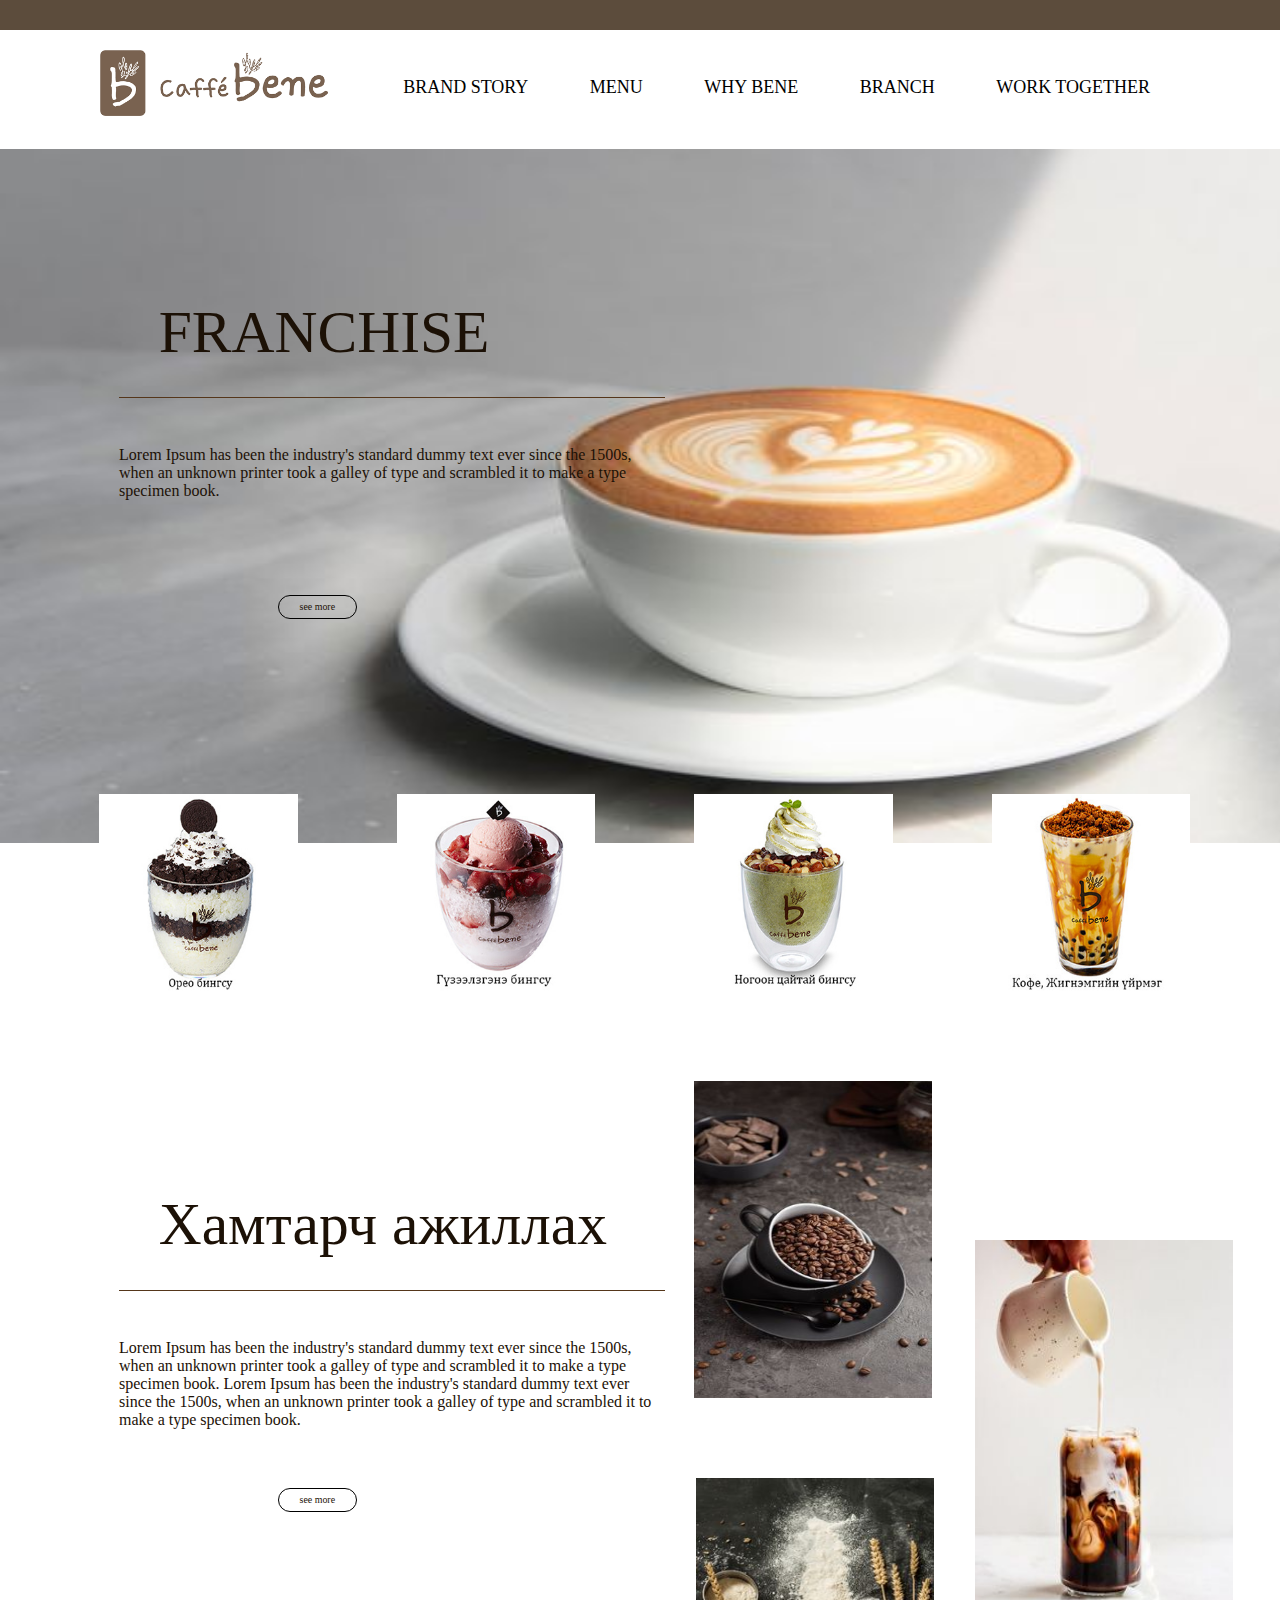
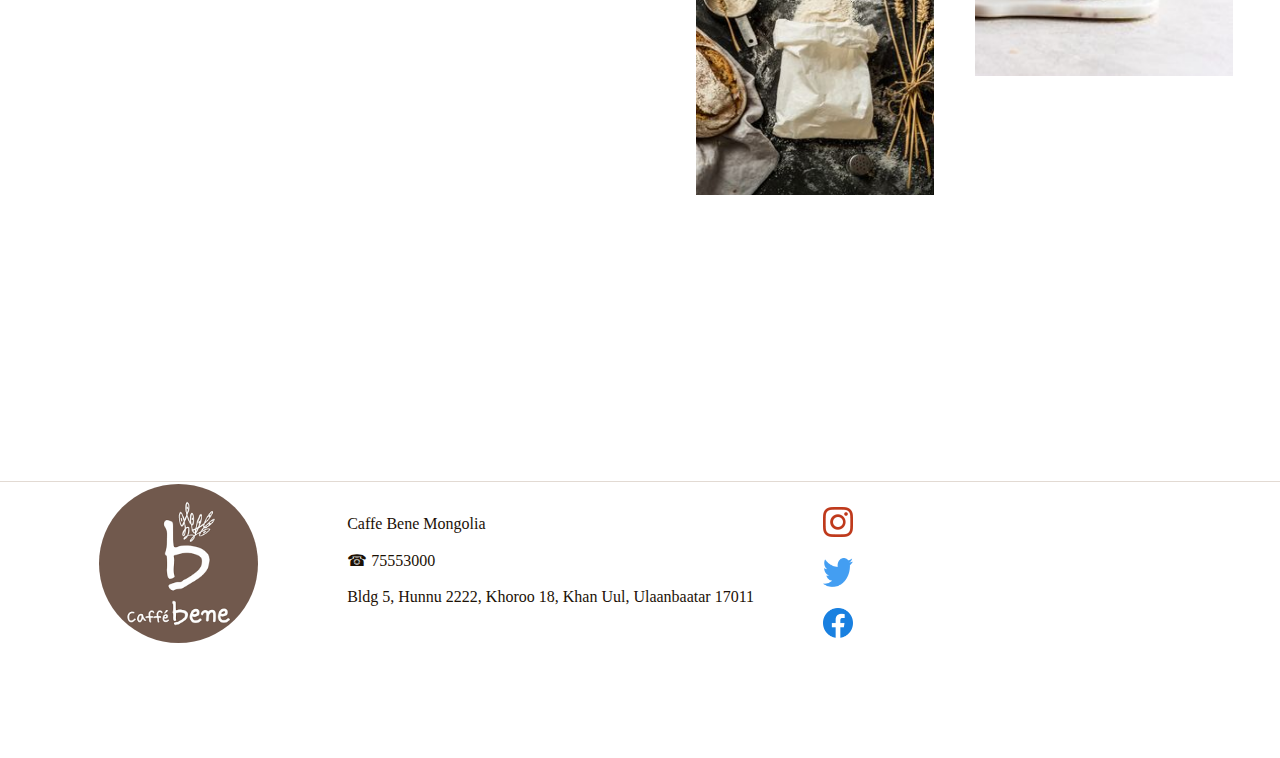
==== index.html @ 46c74c26 "test" ====
<!DOCTYPE html>
<!--[if lt IE 7]>      <html class="no-js lt-ie9 lt-ie8 lt-ie7"> <![endif]-->
<!--[if IE 7]>         <html class="no-js lt-ie9 lt-ie8"> <![endif]-->
<!--[if IE 8]>         <html class="no-js lt-ie9"> <![endif]-->
<!--[if gt IE 8]>      <html class="no-js"> <!--<![endif]-->
<html>
    <head>
        <meta charset="utf-8">
        <meta http-equiv="X-UA-Compatible" content="IE=edge">
        <title>Caffebene</title>
        <meta name="description" content="">
        <meta name="viewport" content="width=device-width, initial-scale=1">
        
    <!--style-->
    <link rel="stylesheet" href="style/index/index.css">
    <link rel="stylesheet" href="style/HF style/navbar.css">
    <link rel="stylesheet" href="style/HF style/footer.css">

    <!--mobile style-->
    <link rel="stylesheet" href="style/index/index.css">
    <link rel="stylesheet" href="style/HF style/navbar.mobile.css">
    <link rel="stylesheet" href="style/HF style/footer.mobile.css">
    
    <!--javascript-->
   <script src="js/index/index.js"></script>
   <script src="js/navbar.js"></script>
   <script src="js/footer.js"></script>
    </head>
    <body></body>
     <!-- header Section -->
     <header id="Header">
        <!-- navigation bar -->
        <nav>
            <img src="img/logo.png"/>
                <ul>
                  <li><a href="#">Brand Story</a></li>
                  <li><a href="Menu.html">Menu</a></li>
                  <li><a href="#">Why Bene</a></li>
                  <li><a href="#">Branch</a></li>
                  <li class="franchise"><a href="franchise.html">Work Together</a></li>
                </ul>
        </nav>
    </header>
  
    <!--main setcion-->
    <main>
        <!-- 1 -->
       <img src="img/image-79.png" class="logo">
        <h1>FRANCHISE</h1>
        <div class="line"></div>
        <p>Lorem Ipsum has been the industry's standard dummy text ever since the 1500s, 
            when an unknown printer took a galley of type and scrambled it to make a type specimen book.</p>
        <div class="button"><a href="franchise.html">see more</a></div>
        <!-- 2 -->
        <section class="first_section">
            <article>
                <img src="img/image-45.png" class="special-1">
            </article>
            <article>
                <img src="img/image-46.png" class="special-2">
            </article>
            <article>
                <img src="img/image-47.png" class="special-3">
            </article>
            <article>
                <img src="img/image-42.png" class="special-4">
            </article>
        </section>
        <!-- 3 -->
        <section class="second_section">
            <h2>Хамтарч ажиллах</h2>
            <div class="line"></div>
            <p>Lorem Ipsum has been the industry's standard dummy text ever since the 1500s, 
                when an unknown printer took a galley of type and scrambled it to make a type specimen book.
                Lorem Ipsum has been the industry's standard dummy text ever since the 1500s, 
                when an unknown printer took a galley of type and scrambled it to make a type specimen book.</p>
            <div class="button"><a href="franchise.html">see more</a></div>
            <img src="img/image-70.png" class="hamtrah-1">
            <img src="img/image-71.png" class="hamtrah-2">
            <img src="img/image-69.png" class="hamtrah-3">
        </section>
    </main>
    <!--footer Section-->
    <footer id="Footer">
        <div class="line"></div>
        <img src="img/image-9.png" class="logo-2">
        <p>
            Caffe Bene Mongolia
            <br/>
            <br/>
            ☎  75553000
            <br/>
            <br/>
            Bldg 5, Hunnu 2222, Khoroo 18, Khan Uul, Ulaanbaatar 17011
            </p>
            <ul>
                <li><a href="facebook.com"><img class="IG" src="img/ig.png"/></a></li>
                <li><a href=""><img class="TW" src="img/tw.png"/></a></li>
                <li><a href=""><img class="FB" src="img/fb.png"/></a></li>
            </ul>
            <p><iframe src="https://www.google.com/maps/embed?pb=!1m14!1m12!1m3!1d21393.812376848866!2d106.91095463476562!3d47.91265379999999!2m3!1f0!2f0!3f0!3m2!1i1024!2i768!4f13.1!5e0!3m2!1sen!2smn!4v1699109206260!5m2!1sen!2smn" width="400" height="300" style="border:0;" allowfullscreen="" loading="lazy" referrerpolicy="no-referrer-when-downgrade"></iframe></p>
    </footer>
</body>
</html>
---- style/index/index.css ----
* {
font-size: 62%;
font-family:  Serif, 'Source Sans Pro';
font-weight: 400;
}
.logo{
    width: 144rem;
    height: 70rem;
    position: absolute;
    top: 15rem;
}

h1 {
    position: absolute;
    left: 16rem;
    top: 30rem;
    font-size: 6rem;
    color: #1c1106;
}
h2{
    position: relative;
    left: 16rem;
    top: 30rem;
    font-size: 6rem;
    color: #1c1106;
}
p{
    position: absolute;
    left: 12rem;
    top: 45rem;
    color: #1c1106;
    width: 55rem;
    font-size: medium;
}
.line {
    width: 55rem;
    height: 0.1rem;
    position: absolute;
    left: 12rem;
    top: 40rem;
    background-color: #55361a;
}
 .button {
    position: absolute;
    width: 8rem;
    height: 2.4rem;
    left: 28rem;
    top: 60rem;
    border-radius: 50px;
    border: 1px solid black;
    font-size: medium;
}
 .button a {
    text-decoration: none;
    list-style: none;
    padding-left: 2.1rem;
    color: #1c1106;
}
.button a:hover{
    color: #55361a;
    transition: all 0.4s ease;
}
.first_section {
    position: relative;
    display: flex;
}
.first_section article img {
    width: 20rem;
    height: 20rem;
    position: relative;
    top: 80rem;
}
article .special-1 {
   left: 10rem;
}
article .special-2 {
    left: 20rem;
 }

 article .special-3 {
    left: 30rem;
 }

 article .special-4 {
    left: 40rem;
 }
 
 .second_section{
    top: 90rem;
    position: absolute;
 }
 .second_section .hamtrah-1{
    width: 24rem;
    height: 32rem;
    position: relative;
    left: 70rem;  
 }
 .second_section .hamtrah-2{
    width: 24rem;
    height: 32rem;
    position: relative;
    left: 46rem;
    top: 40rem;    
 }
 .second_section .hamtrah-3{
    width: 26rem;
    height: 44rem;
    position: relative;
    left: 50rem;
    top: 28rem;
 }
---- style/HF style/navbar.css ----
@media only screen and (min-width: 1280px){
  
  *{
    margin: 0;
    padding: 0px;
    box-sizing: border-box;
  }  
nav{
    width: 100%;
    height: 30px;
    line-height: 75px;
    padding: 0px 100px;
    position: absolute;
    background-image: linear-gradient(#5c4c3c, #5c4c3c);
}
nav ul{
    float: right;
    margin-top: 50px;
}
nav li{
    display: inline-block;
    list-style: none;
}
nav li a{
    font-size: 18px;
    text-transform: uppercase;
    padding: 8px 30px;
    color: black;
    text-decoration: none;
}
nav li a:hover{
    color: #1c1106;
    transition: all 0.4s ease;
}
nav img {
    width: 23rem;
    margin-top: 50px;
}
}
---- style/HF style/footer.css ----
@media only screen and (min-width: 1280px){
    
footer .line {
    width: 300rem;
    height: 0.3px;
    position: relative;
    background-color: #e2dad3;
    top: 189.7rem;
    left: -25rem;
}
 footer .logo-2 {
    position: relative;
    top: 190rem;
    left: 10rem;
    width: 16rem;
    height: 16rem;
    border-radius: 10rem;
 }
 footer p {
    position: relative;
    top: 177rem;
    left: 35rem;
 }
 footer iframe{
    position: absolute;
    left: 58rem;
    width: 32rem;
    height: 16rem;
    border-radius: 1rem;
    top: -27.9rem;
 }
 footer ul{
    position: relative;
    top: 166rem;
    left: 82rem;
} 
footer li{
    list-style: none;
}
footer ul li a img{
    width: 5rem;
    height: 5rem;
    padding: 1rem;
}

}
---- style/index/index.css ----
* {
font-size: 62%;
font-family:  Serif, 'Source Sans Pro';
font-weight: 400;
}
.logo{
    width: 144rem;
    height: 70rem;
    position: absolute;
    top: 15rem;
}

h1 {
    position: absolute;
    left: 16rem;
    top: 30rem;
    font-size: 6rem;
    color: #1c1106;
}
h2{
    position: relative;
    left: 16rem;
    top: 30rem;
    font-size: 6rem;
    color: #1c1106;
}
p{
    position: absolute;
    left: 12rem;
    top: 45rem;
    color: #1c1106;
    width: 55rem;
    font-size: medium;
}
.line {
    width: 55rem;
    height: 0.1rem;
    position: absolute;
    left: 12rem;
    top: 40rem;
    background-color: #55361a;
}
 .button {
    position: absolute;
    width: 8rem;
    height: 2.4rem;
    left: 28rem;
    top: 60rem;
    border-radius: 50px;
    border: 1px solid black;
    font-size: medium;
}
 .button a {
    text-decoration: none;
    list-style: none;
    padding-left: 2.1rem;
    color: #1c1106;
}
.button a:hover{
    color: #55361a;
    transition: all 0.4s ease;
}
.first_section {
    position: relative;
    display: flex;
}
.first_section article img {
    width: 20rem;
    height: 20rem;
    position: relative;
    top: 80rem;
}
article .special-1 {
   left: 10rem;
}
article .special-2 {
    left: 20rem;
 }

 article .special-3 {
    left: 30rem;
 }

 article .special-4 {
    left: 40rem;
 }
 
 .second_section{
    top: 90rem;
    position: absolute;
 }
 .second_section .hamtrah-1{
    width: 24rem;
    height: 32rem;
    position: relative;
    left: 70rem;  
 }
 .second_section .hamtrah-2{
    width: 24rem;
    height: 32rem;
    position: relative;
    left: 46rem;
    top: 40rem;    
 }
 .second_section .hamtrah-3{
    width: 26rem;
    height: 44rem;
    position: relative;
    left: 50rem;
    top: 28rem;
 }
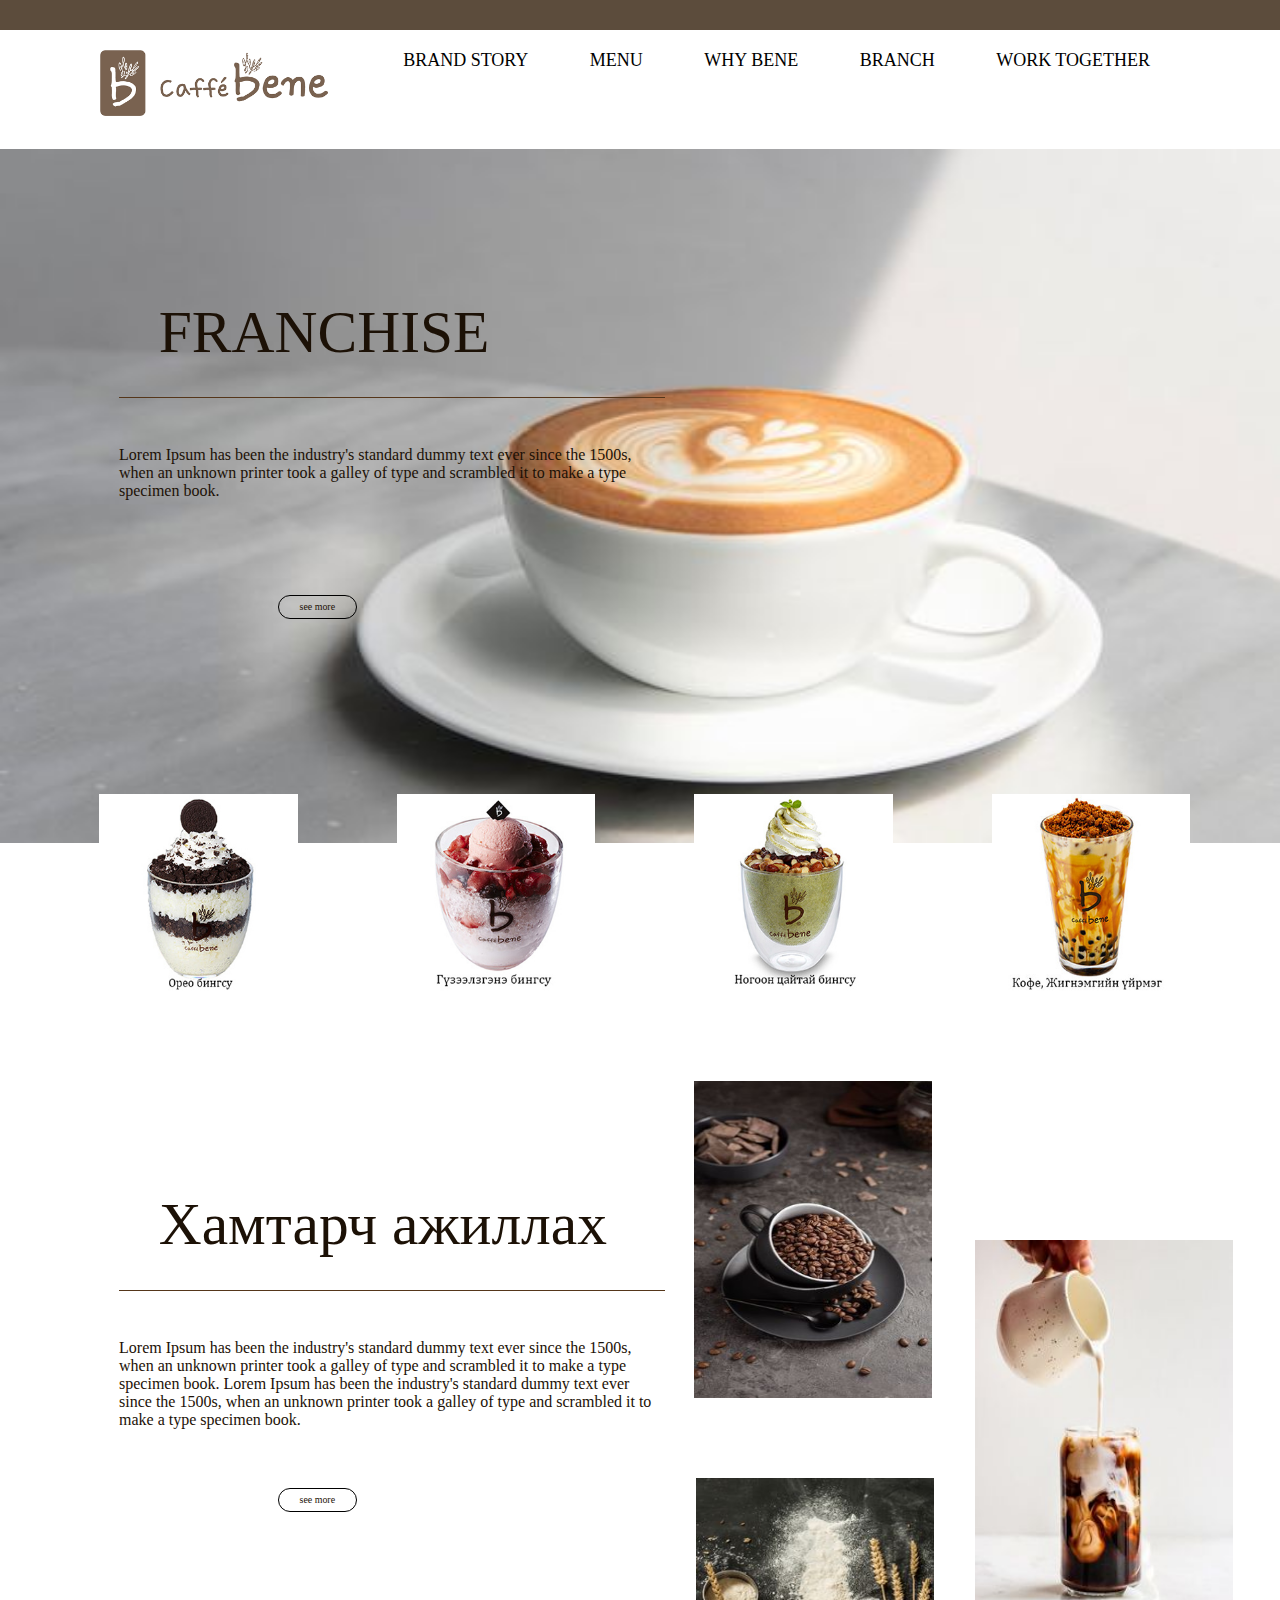
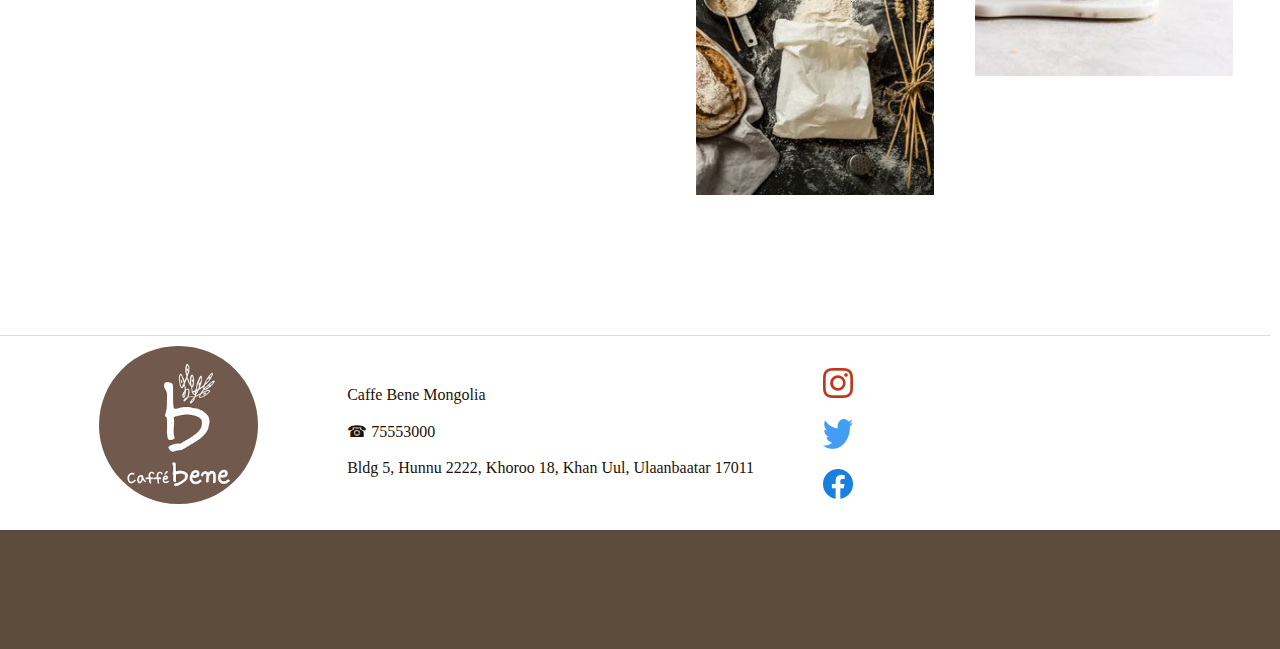
==== commit e4b7fd74: "test" ====
--- a/index.html
+++ b/index.html
@@ -28,8 +28,7 @@
     </head>
     <body></body>
      <!-- header Section -->
-     <header id="Header">
-        <!-- navigation bar -->
+     <header>
         <nav>
             <img src="img/logo.png"/>
                 <ul>
@@ -81,7 +80,7 @@
         </section>
     </main>
     <!--footer Section-->
-    <footer id="Footer">
+    <footer>
         <div class="line"></div>
         <img src="img/image-9.png" class="logo-2">
         <p>
@@ -99,6 +98,7 @@
                 <li><a href=""><img class="FB" src="img/fb.png"/></a></li>
             </ul>
             <p><iframe src="https://www.google.com/maps/embed?pb=!1m14!1m12!1m3!1d21393.812376848866!2d106.91095463476562!3d47.91265379999999!2m3!1f0!2f0!3f0!3m2!1i1024!2i768!4f13.1!5e0!3m2!1sen!2smn!4v1699109206260!5m2!1sen!2smn" width="400" height="300" style="border:0;" allowfullscreen="" loading="lazy" referrerpolicy="no-referrer-when-downgrade"></iframe></p>
-    </footer>
+            <div class="footer_line"></div>
+        </footer>
 </body>
 </html>--- a/style/index/index.css
+++ b/style/index/index.css
@@ -4,7 +4,7 @@
 font-weight: 400;
 }
 .logo{
-    width: 144rem;
+    width: 100%;
     height: 70rem;
     position: absolute;
     top: 15rem;
--- a/style/HF style/navbar.css
+++ b/style/HF style/navbar.css
@@ -8,7 +8,6 @@
 nav{
     width: 100%;
     height: 30px;
-    line-height: 75px;
     padding: 0px 100px;
     position: absolute;
     background-image: linear-gradient(#5c4c3c, #5c4c3c);
--- a/style/HF style/footer.css
+++ b/style/HF style/footer.css
@@ -1,16 +1,16 @@
 @media only screen and (min-width: 1280px){
-    
+
 footer .line {
-    width: 300rem;
+    width: 100%;
     height: 0.3px;
     position: relative;
     background-color: #e2dad3;
-    top: 189.7rem;
-    left: -25rem;
+    top: 175rem;
+    left: -1rem;
 }
  footer .logo-2 {
     position: relative;
-    top: 190rem;
+    top: 176rem;
     left: 10rem;
     width: 16rem;
     height: 16rem;
@@ -18,7 +18,7 @@
  }
  footer p {
     position: relative;
-    top: 177rem;
+    top: 164rem;
     left: 35rem;
  }
  footer iframe{
@@ -31,7 +31,7 @@
  }
  footer ul{
     position: relative;
-    top: 166rem;
+    top: 152rem;
     left: 82rem;
 } 
 footer li{
@@ -42,5 +42,11 @@
     height: 5rem;
     padding: 1rem;
 }
-
+.footer_line {
+    width: 100%;
+    height: 12rem;
+    position: relative;
+    top: 154rem;
+    background-image: linear-gradient(#5c4c3c, #5c4c3c);
 }
+}
--- a/style/index/index.css
+++ b/style/index/index.css
@@ -4,7 +4,7 @@
 font-weight: 400;
 }
 .logo{
-    width: 144rem;
+    width: 100%;
     height: 70rem;
     position: absolute;
     top: 15rem;
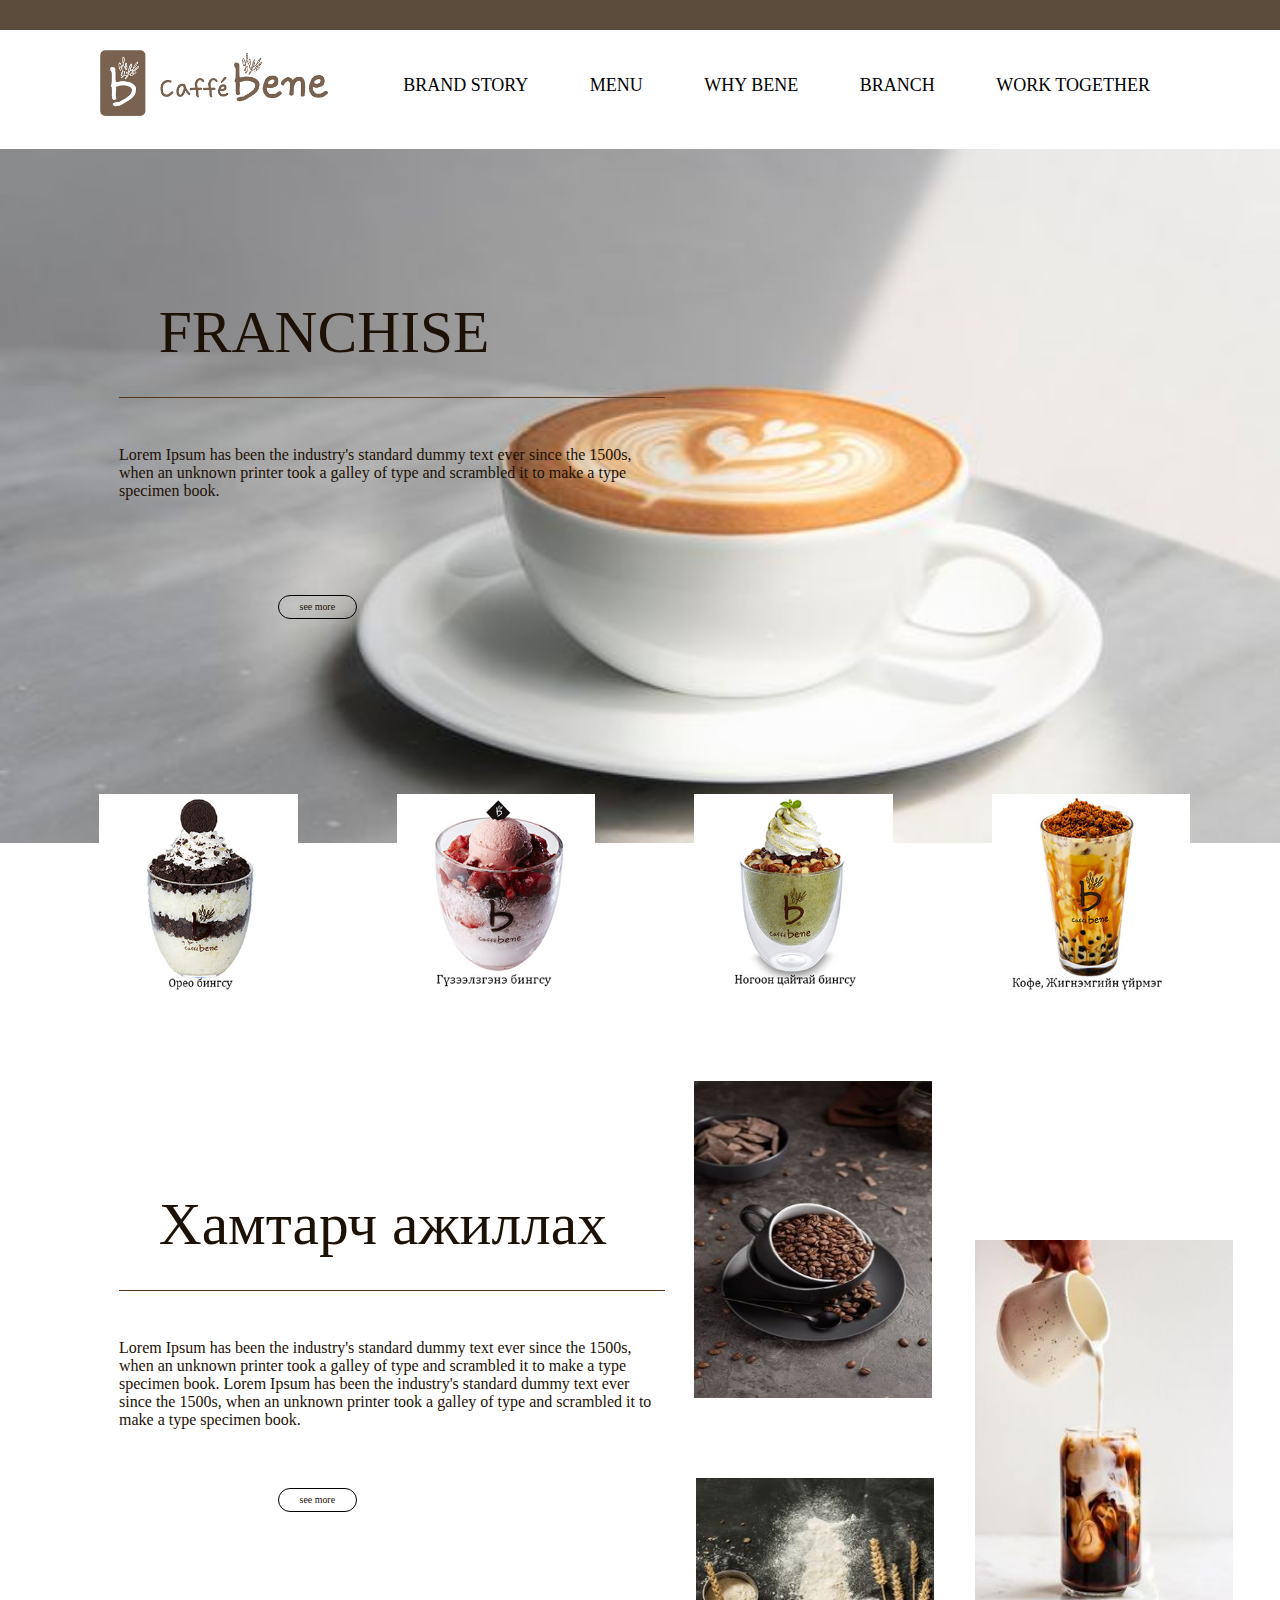
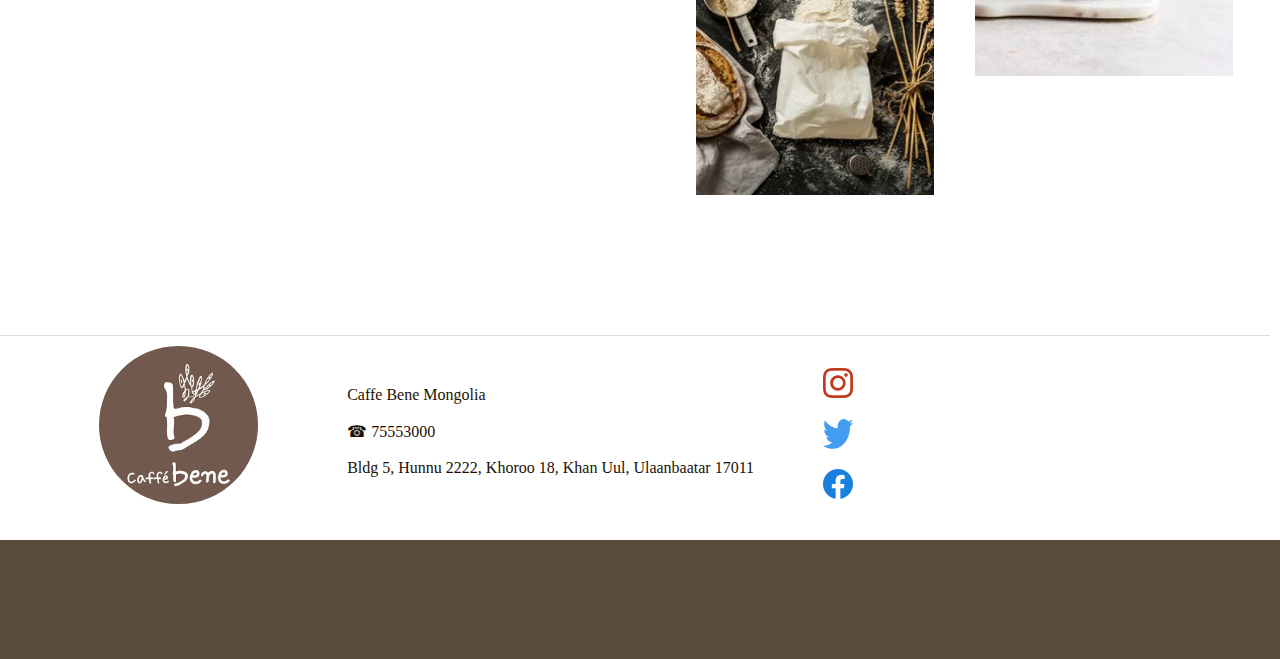
==== commit 340cc96c: "imp" ====
--- a/index.html
+++ b/index.html
@@ -12,9 +12,9 @@
         <meta name="viewport" content="width=device-width, initial-scale=1">
         
     <!--style-->
-    <link rel="stylesheet" href="style/index/index.css">
     <link rel="stylesheet" href="style/HF style/navbar.css">
     <link rel="stylesheet" href="style/HF style/footer.css">
+    <link rel="stylesheet" href="style/index/index.css">
 
     <!--mobile style-->
     <link rel="stylesheet" href="style/index/index.css">
@@ -26,14 +26,14 @@
    <script src="js/navbar.js"></script>
    <script src="js/footer.js"></script>
     </head>
-    <body></body>
+    <body>
      <!-- header Section -->
      <header>
         <nav>
             <img src="img/logo.png"/>
                 <ul>
                   <li><a href="#">Brand Story</a></li>
-                  <li><a href="Menu.html">Menu</a></li>
+                  <li><a href="menu.html">Menu</a></li>
                   <li><a href="#">Why Bene</a></li>
                   <li><a href="#">Branch</a></li>
                   <li class="franchise"><a href="franchise.html">Work Together</a></li>
@@ -49,7 +49,7 @@
         <div class="line"></div>
         <p>Lorem Ipsum has been the industry's standard dummy text ever since the 1500s, 
             when an unknown printer took a galley of type and scrambled it to make a type specimen book.</p>
-        <div class="button"><a href="franchise.html">see more</a></div>
+        <div class="button"><a href="menu.html">see more</a></div>
         <!-- 2 -->
         <section class="first_section">
             <article>
@@ -100,5 +100,5 @@
             <p><iframe src="https://www.google.com/maps/embed?pb=!1m14!1m12!1m3!1d21393.812376848866!2d106.91095463476562!3d47.91265379999999!2m3!1f0!2f0!3f0!3m2!1i1024!2i768!4f13.1!5e0!3m2!1sen!2smn!4v1699109206260!5m2!1sen!2smn" width="400" height="300" style="border:0;" allowfullscreen="" loading="lazy" referrerpolicy="no-referrer-when-downgrade"></iframe></p>
             <div class="footer_line"></div>
         </footer>
-</body>
+    </body>
 </html>--- a/style/HF style/navbar.css
+++ b/style/HF style/navbar.css
@@ -14,7 +14,7 @@
 }
 nav ul{
     float: right;
-    margin-top: 50px;
+    margin-top: 75px;
 }
 nav li{
     display: inline-block;
--- a/style/HF style/footer.css
+++ b/style/HF style/footer.css
@@ -23,11 +23,11 @@
  }
  footer iframe{
     position: absolute;
-    left: 58rem;
-    width: 32rem;
-    height: 16rem;
-    border-radius: 1rem;
-    top: -27.9rem;
+    left: 53rem;
+    width: 42.6rem;
+    height: 21rem;
+    border-radius: 0.2rem;
+    top: -29.7rem;
  }
  footer ul{
     position: relative;
@@ -46,7 +46,7 @@
     width: 100%;
     height: 12rem;
     position: relative;
-    top: 154rem;
+    top: 155rem;
     background-image: linear-gradient(#5c4c3c, #5c4c3c);
 }
 }
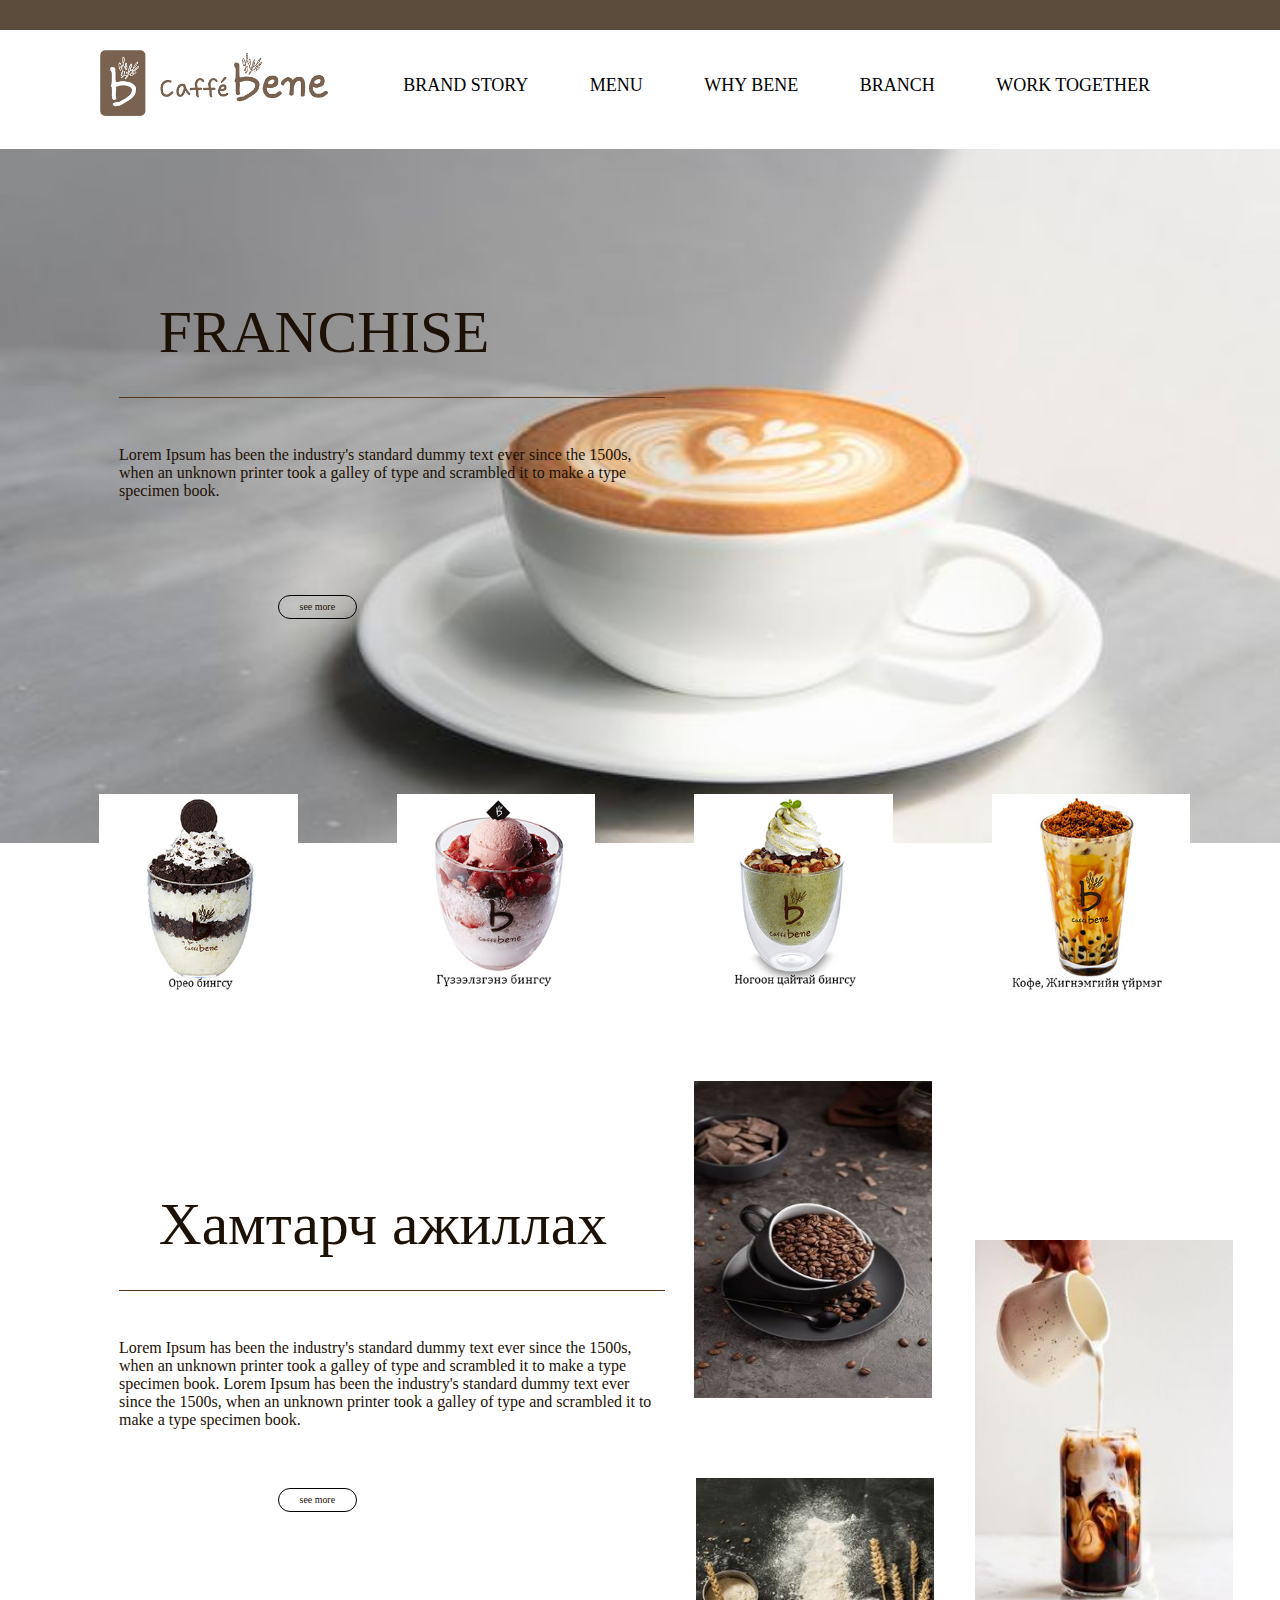
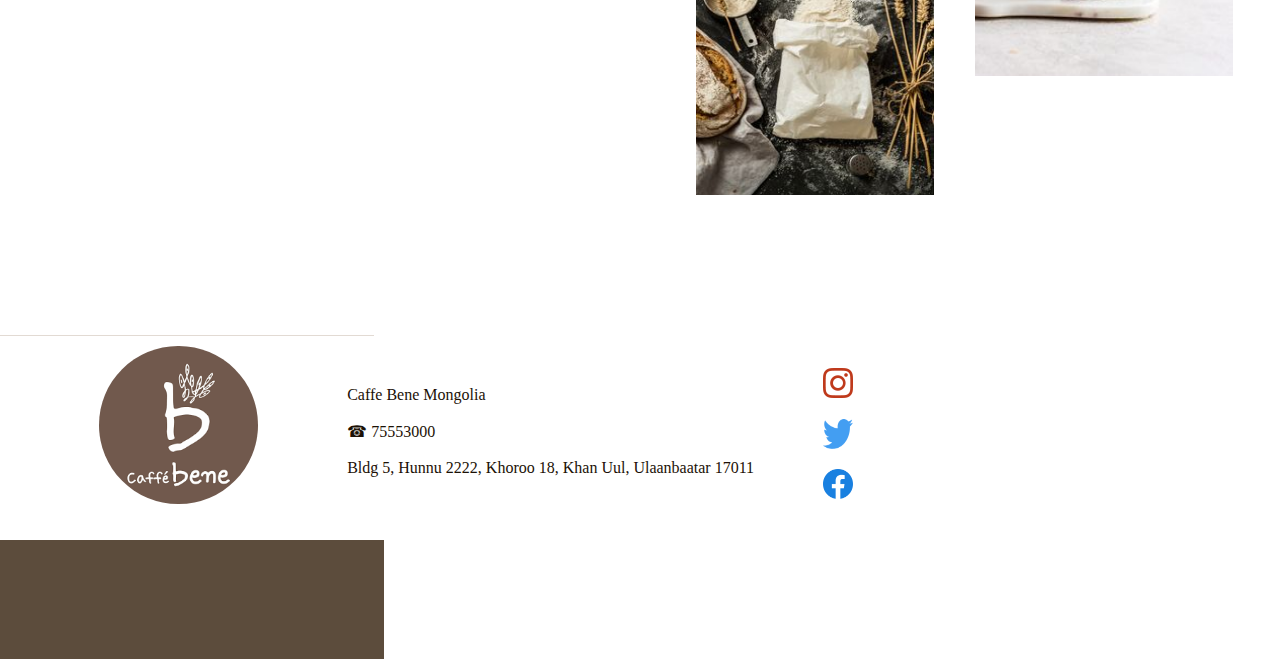
==== commit bffa2a3c: "imp" ====
--- a/index.html
+++ b/index.html
@@ -30,7 +30,7 @@
      <!-- header Section -->
      <header>
         <nav>
-            <img src="img/logo.png"/>
+            <a href="index.html"><img src="img/logo.png"/></a>
                 <ul>
                   <li><a href="#">Brand Story</a></li>
                   <li><a href="menu.html">Menu</a></li>
@@ -41,7 +41,7 @@
         </nav>
     </header>
   
-    <!--main setcion-->
+    <!-- main setcion -->
     <main>
         <!-- 1 -->
        <img src="img/image-79.png" class="logo">
@@ -93,9 +93,9 @@
             Bldg 5, Hunnu 2222, Khoroo 18, Khan Uul, Ulaanbaatar 17011
             </p>
             <ul>
-                <li><a href="facebook.com"><img class="IG" src="img/ig.png"/></a></li>
-                <li><a href=""><img class="TW" src="img/tw.png"/></a></li>
-                <li><a href=""><img class="FB" src="img/fb.png"/></a></li>
+                <li><a href="https://www.instagram.com/caffebenemn/?utm_source=ig_web_button_share_sheet&igshid=OGQ5ZDc2ODk2ZA=="><img class="IG" src="img/ig.png"/></a></li>
+                <li><a href="https://twitter.com/caffebenemn"><img class="TW" src="img/tw.png"/></a></li>
+                <li><a href="https://www.facebook.com/CaffeBeneMN/"><img class="FB" src="img/fb.png"/></a></li>
             </ul>
             <p><iframe src="https://www.google.com/maps/embed?pb=!1m14!1m12!1m3!1d21393.812376848866!2d106.91095463476562!3d47.91265379999999!2m3!1f0!2f0!3f0!3m2!1i1024!2i768!4f13.1!5e0!3m2!1sen!2smn!4v1699109206260!5m2!1sen!2smn" width="400" height="300" style="border:0;" allowfullscreen="" loading="lazy" referrerpolicy="no-referrer-when-downgrade"></iframe></p>
             <div class="footer_line"></div>
--- a/style/HF style/navbar.css
+++ b/style/HF style/navbar.css
@@ -1,7 +1,7 @@
 @media only screen and (min-width: 1280px){
   
-  *{
-    margin: 0;
+*{
+    margin: 0px;
     padding: 0px;
     box-sizing: border-box;
   }  
@@ -31,7 +31,7 @@
     color: #1c1106;
     transition: all 0.4s ease;
 }
-nav img {
+nav a img {
     width: 23rem;
     margin-top: 50px;
 }
--- a/style/HF style/footer.css
+++ b/style/HF style/footer.css
@@ -49,4 +49,12 @@
     top: 155rem;
     background-image: linear-gradient(#5c4c3c, #5c4c3c);
 }
+p{
+    position: absolute;
+    left: 12rem;
+    top: 45rem;
+    color: #1c1106;
+    width: 55rem;
+    font-size: medium;
 }
+}
--- a/style/index/index.css
+++ b/style/index/index.css
@@ -2,6 +2,9 @@
 font-size: 62%;
 font-family:  Serif, 'Source Sans Pro';
 font-weight: 400;
+}
+body{
+    width: 30%;
 }
 .logo{
     width: 100%;
@@ -24,14 +27,7 @@
     font-size: 6rem;
     color: #1c1106;
 }
-p{
-    position: absolute;
-    left: 12rem;
-    top: 45rem;
-    color: #1c1106;
-    width: 55rem;
-    font-size: medium;
-}
+
 .line {
     width: 55rem;
     height: 0.1rem;
--- a/style/index/index.css
+++ b/style/index/index.css
@@ -2,6 +2,9 @@
 font-size: 62%;
 font-family:  Serif, 'Source Sans Pro';
 font-weight: 400;
+}
+body{
+    width: 30%;
 }
 .logo{
     width: 100%;
@@ -24,14 +27,7 @@
     font-size: 6rem;
     color: #1c1106;
 }
-p{
-    position: absolute;
-    left: 12rem;
-    top: 45rem;
-    color: #1c1106;
-    width: 55rem;
-    font-size: medium;
-}
+
 .line {
     width: 55rem;
     height: 0.1rem;
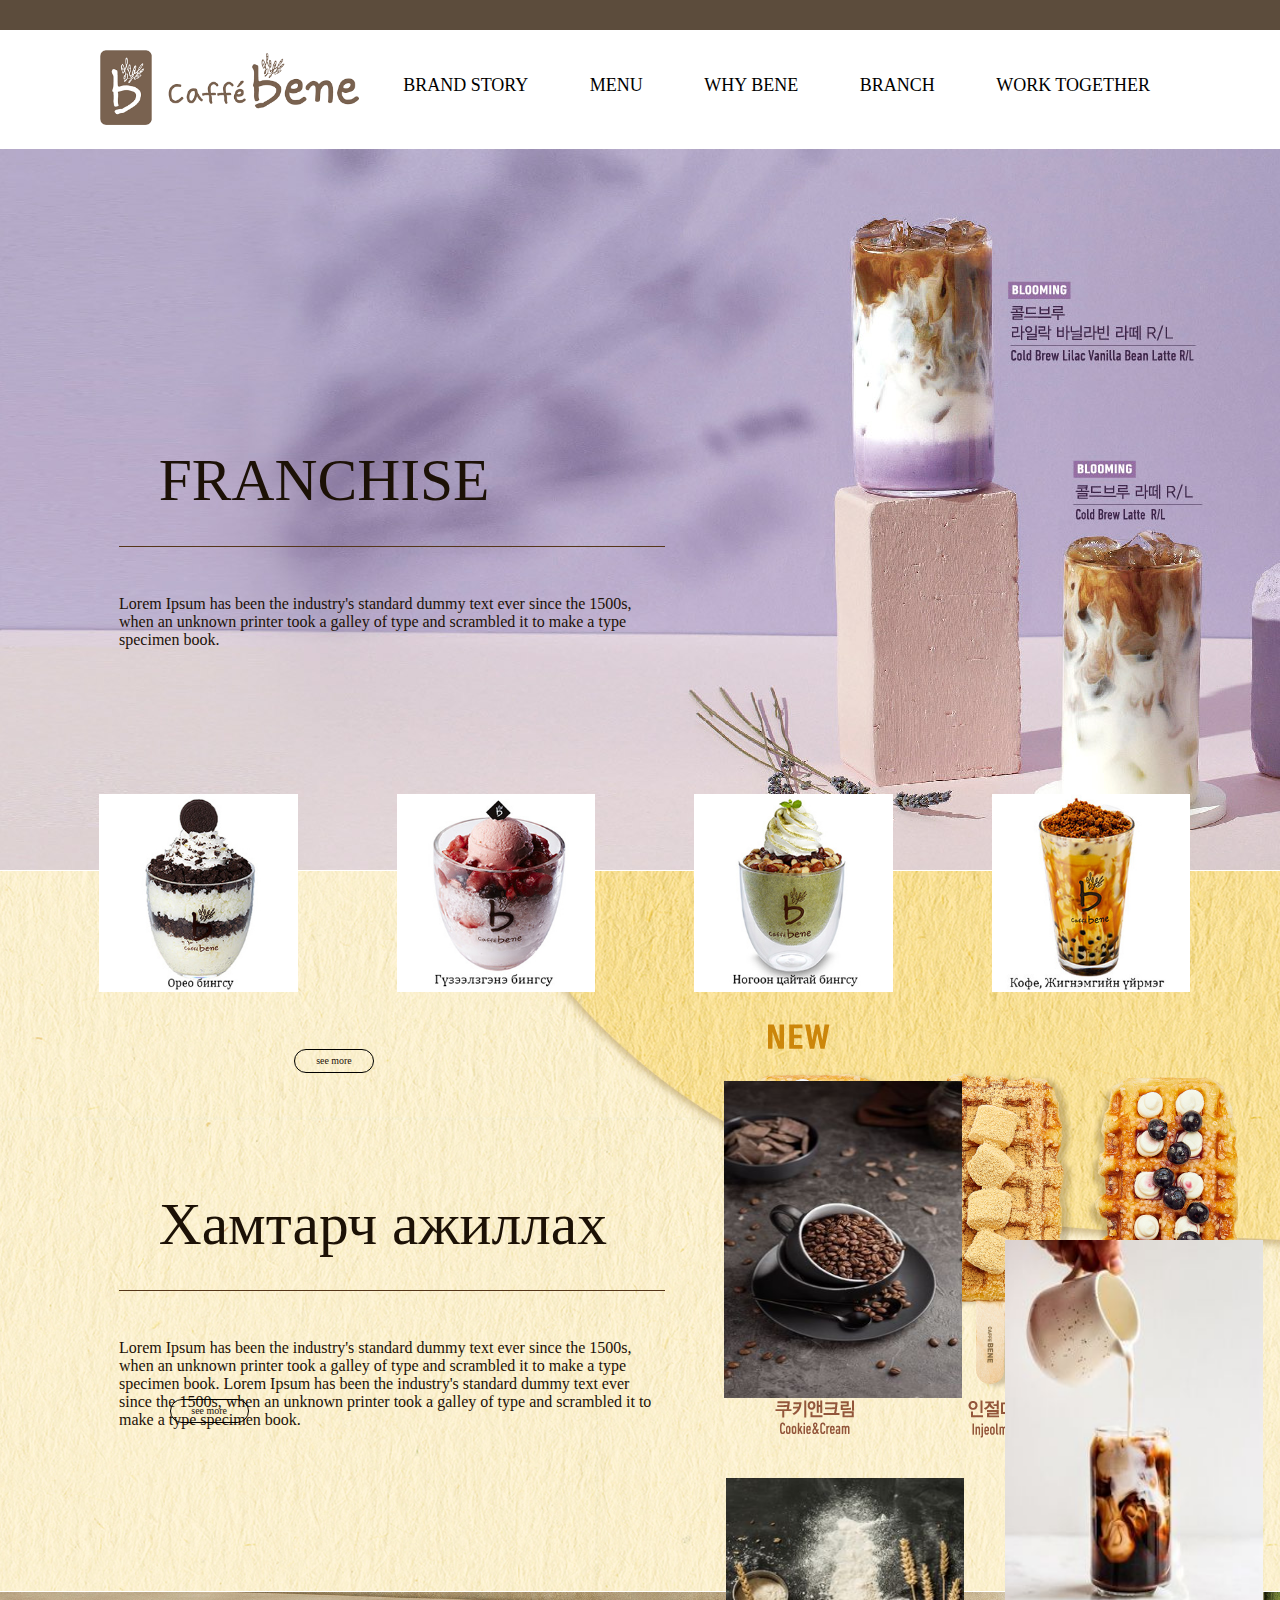
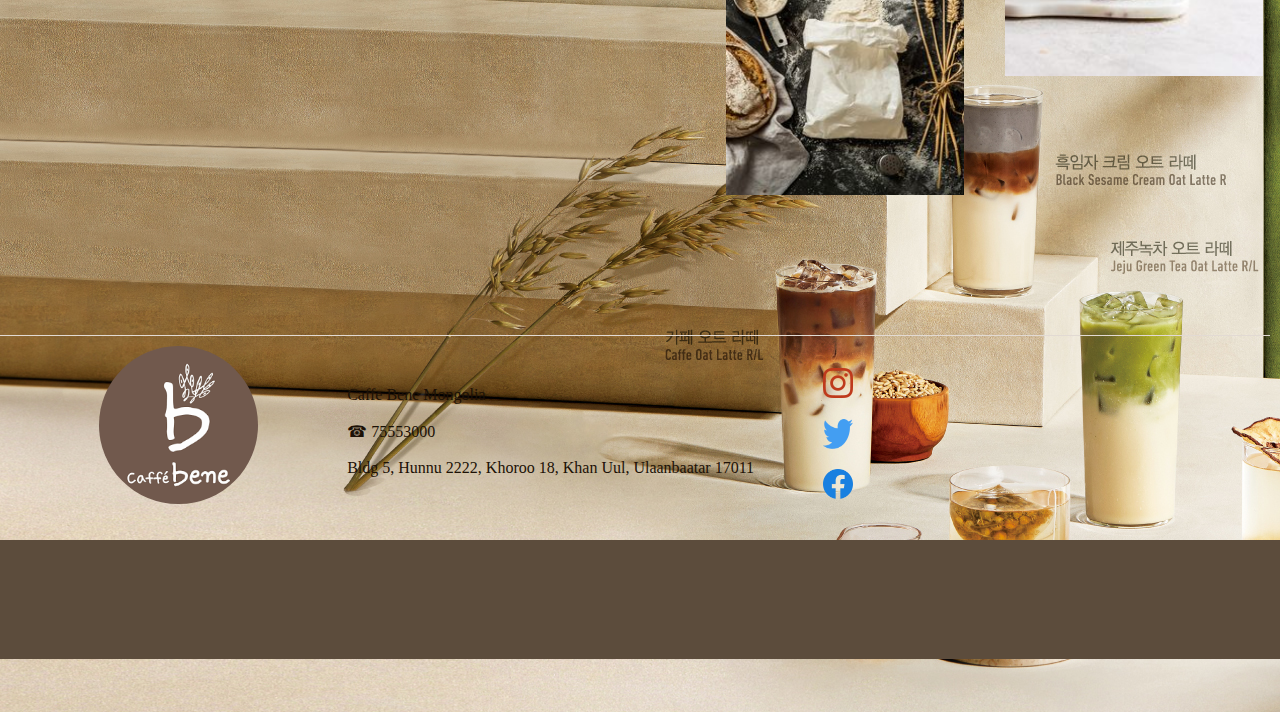
==== commit 2e7c9e30: "imp" ====
--- a/index.html
+++ b/index.html
@@ -28,9 +28,9 @@
     </head>
     <body>
      <!-- header Section -->
-     <header>
+     <header id="header">
         <nav>
-            <a href="index.html"><img src="img/logo.png"/></a>
+            <a href="index.html"><img src="img/logo.png" class="logo"/></a>
                 <ul>
                   <li><a href="#">Brand Story</a></li>
                   <li><a href="menu.html">Menu</a></li>
@@ -42,14 +42,18 @@
     </header>
   
     <!-- main setcion -->
-    <main>
+    <main id="main">
         <!-- 1 -->
-       <img src="img/image-79.png" class="logo">
+      <div id="visual">
+        <img src="img/background01.jpg" alt="">
+        <img src="img/background02.jpg" alt="">
+        <img src="img/background03.jpg" alt="">
         <h1>FRANCHISE</h1>
         <div class="line"></div>
         <p>Lorem Ipsum has been the industry's standard dummy text ever since the 1500s, 
             when an unknown printer took a galley of type and scrambled it to make a type specimen book.</p>
         <div class="button"><a href="menu.html">see more</a></div>
+      </div>
         <!-- 2 -->
         <section class="first_section">
             <article>
@@ -80,7 +84,7 @@
         </section>
     </main>
     <!--footer Section-->
-    <footer>
+    <footer id="footer">
         <div class="line"></div>
         <img src="img/image-9.png" class="logo-2">
         <p>
--- a/style/HF style/navbar.css
+++ b/style/HF style/navbar.css
@@ -11,6 +11,10 @@
     padding: 0px 100px;
     position: absolute;
     background-image: linear-gradient(#5c4c3c, #5c4c3c);
+}
+.logo{
+    width: 24%;
+    position: relative;
 }
 nav ul{
     float: right;
--- a/style/HF style/footer.css
+++ b/style/HF style/footer.css
@@ -43,7 +43,7 @@
     padding: 1rem;
 }
 .footer_line {
-    width: 100%;
+    width: 1290px;
     height: 12rem;
     position: relative;
     top: 155rem;
--- a/style/index/index.css
+++ b/style/index/index.css
@@ -1,18 +1,16 @@
-* {
+@media only screen and (min-width: 1280px) {
+   * {
 font-size: 62%;
 font-family:  Serif, 'Source Sans Pro';
 font-weight: 400;
 }
-body{
-    width: 30%;
-}
-.logo{
+
+#visual{
     width: 100%;
-    height: 70rem;
+    height: 100%;
     position: absolute;
     top: 15rem;
 }
-
 h1 {
     position: absolute;
     left: 16rem;
@@ -40,8 +38,8 @@
     position: absolute;
     width: 8rem;
     height: 2.4rem;
-    left: 28rem;
-    top: 60rem;
+    left: 23%;
+    top: 100%;
     border-radius: 50px;
     border: 1px solid black;
     font-size: medium;
@@ -80,7 +78,12 @@
  article .special-4 {
     left: 40rem;
  }
- 
+ .first_section article img{
+    object-fit: cover;
+ }
+ .first_section article img:hover {
+    transform: scaleY(1.1);
+ }
  .second_section{
     top: 90rem;
     position: absolute;
@@ -89,20 +92,20 @@
     width: 24rem;
     height: 32rem;
     position: relative;
-    left: 70rem;  
+    left: 73rem;  
  }
  .second_section .hamtrah-2{
     width: 24rem;
     height: 32rem;
     position: relative;
-    left: 46rem;
+    left: 49rem;
     top: 40rem;    
  }
  .second_section .hamtrah-3{
     width: 26rem;
     height: 44rem;
     position: relative;
-    left: 50rem;
+    left: 53rem;
     top: 28rem;
  }
- +}--- a/style/index/index.css
+++ b/style/index/index.css
@@ -1,18 +1,16 @@
-* {
+@media only screen and (min-width: 1280px) {
+   * {
 font-size: 62%;
 font-family:  Serif, 'Source Sans Pro';
 font-weight: 400;
 }
-body{
-    width: 30%;
-}
-.logo{
+
+#visual{
     width: 100%;
-    height: 70rem;
+    height: 100%;
     position: absolute;
     top: 15rem;
 }
-
 h1 {
     position: absolute;
     left: 16rem;
@@ -40,8 +38,8 @@
     position: absolute;
     width: 8rem;
     height: 2.4rem;
-    left: 28rem;
-    top: 60rem;
+    left: 23%;
+    top: 100%;
     border-radius: 50px;
     border: 1px solid black;
     font-size: medium;
@@ -80,7 +78,12 @@
  article .special-4 {
     left: 40rem;
  }
- 
+ .first_section article img{
+    object-fit: cover;
+ }
+ .first_section article img:hover {
+    transform: scaleY(1.1);
+ }
  .second_section{
     top: 90rem;
     position: absolute;
@@ -89,20 +92,20 @@
     width: 24rem;
     height: 32rem;
     position: relative;
-    left: 70rem;  
+    left: 73rem;  
  }
  .second_section .hamtrah-2{
     width: 24rem;
     height: 32rem;
     position: relative;
-    left: 46rem;
+    left: 49rem;
     top: 40rem;    
  }
  .second_section .hamtrah-3{
     width: 26rem;
     height: 44rem;
     position: relative;
-    left: 50rem;
+    left: 53rem;
     top: 28rem;
  }
- +}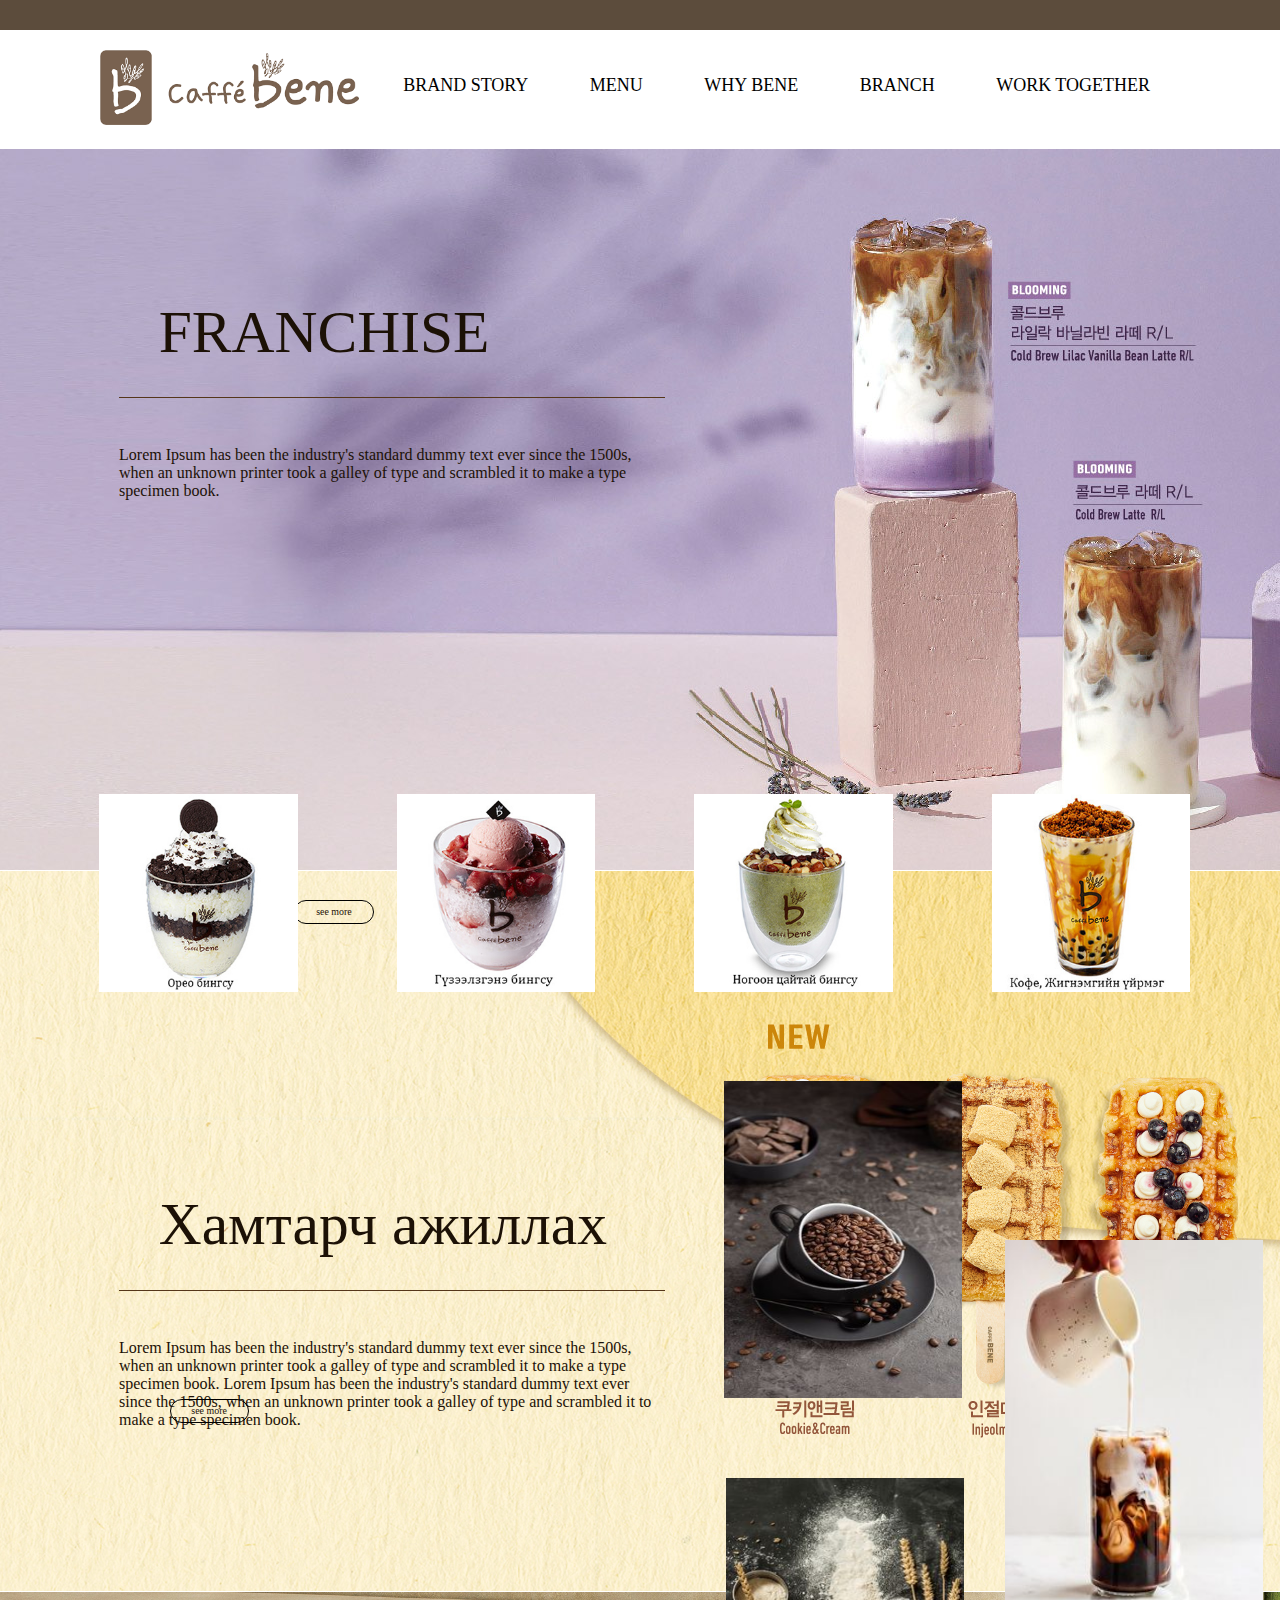
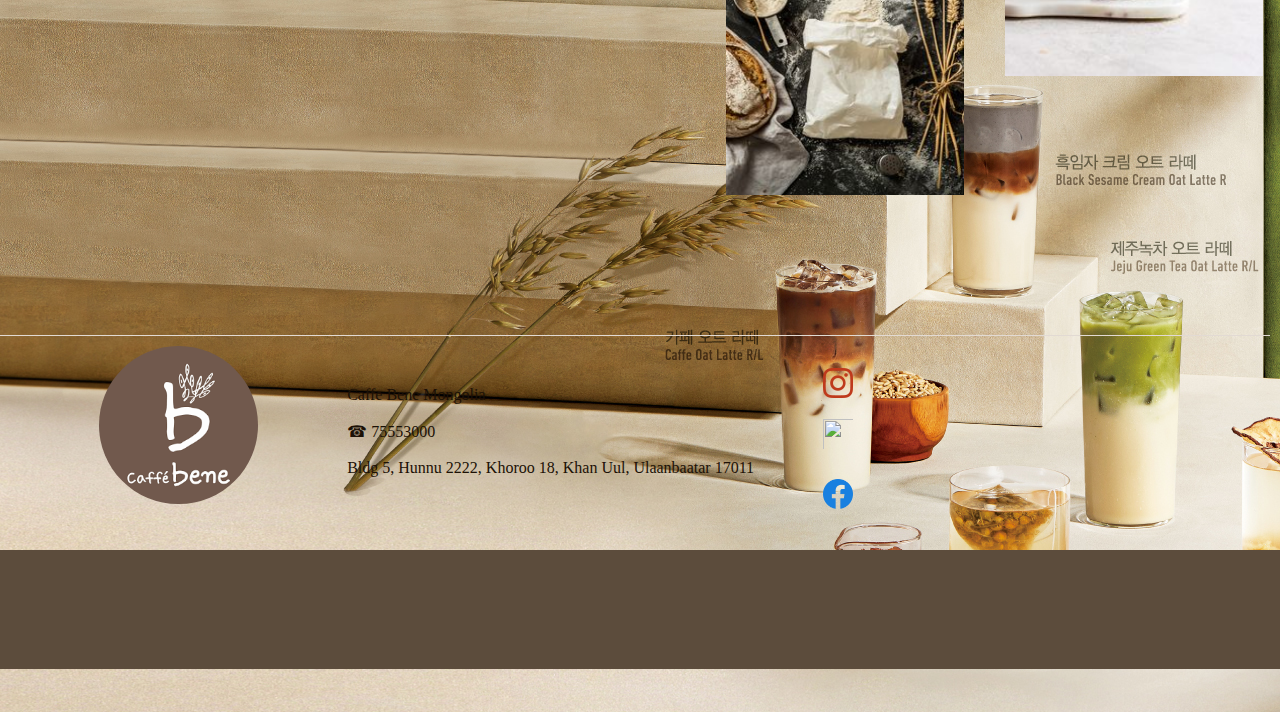
==== commit 5437ecb4: "imp" ====
--- a/index.html
+++ b/index.html
@@ -44,16 +44,19 @@
     <!-- main setcion -->
     <main id="main">
         <!-- 1 -->
-      <div id="visual">
-        <img src="img/background01.jpg" alt="">
-        <img src="img/background02.jpg" alt="">
-        <img src="img/background03.jpg" alt="">
+        <section id="visual">
+            <div class="slider">
+                <img src="img/background01.jpg" alt="">
+                <img src="img/background02.jpg" alt="">
+                <img src="img/background03.jpg" alt="">
+            </div>
+        </section>
         <h1>FRANCHISE</h1>
         <div class="line"></div>
         <p>Lorem Ipsum has been the industry's standard dummy text ever since the 1500s, 
             when an unknown printer took a galley of type and scrambled it to make a type specimen book.</p>
         <div class="button"><a href="menu.html">see more</a></div>
-      </div>
+      
         <!-- 2 -->
         <section class="first_section">
             <article>
--- a/style/index/index.css
+++ b/style/index/index.css
@@ -5,12 +5,14 @@
 font-weight: 400;
 }
 
-#visual{
+section#visual{
     width: 100%;
-    height: 100%;
     position: absolute;
     top: 15rem;
+    overflow: hidden;
+   
 }
+
 h1 {
     position: absolute;
     left: 16rem;
--- a/style/index/index.css
+++ b/style/index/index.css
@@ -5,12 +5,14 @@
 font-weight: 400;
 }
 
-#visual{
+section#visual{
     width: 100%;
-    height: 100%;
     position: absolute;
     top: 15rem;
+    overflow: hidden;
+   
 }
+
 h1 {
     position: absolute;
     left: 16rem;
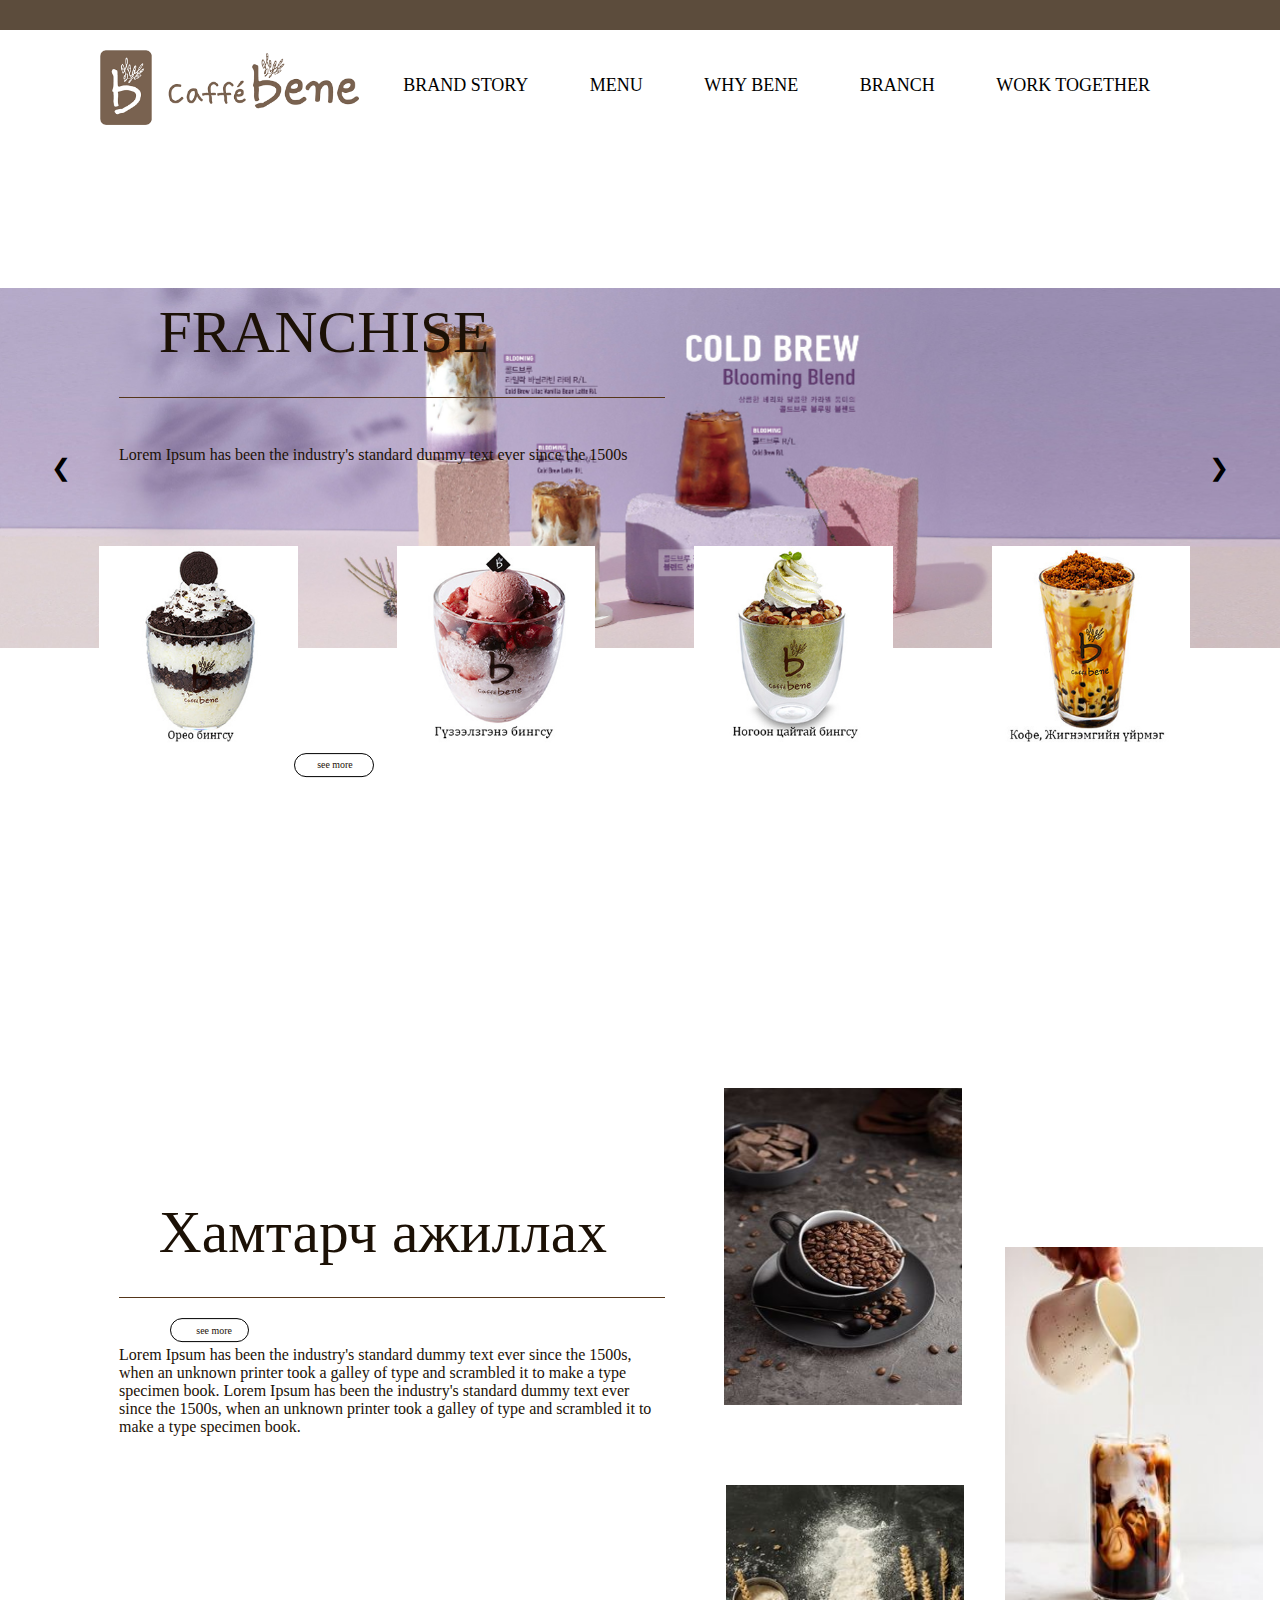
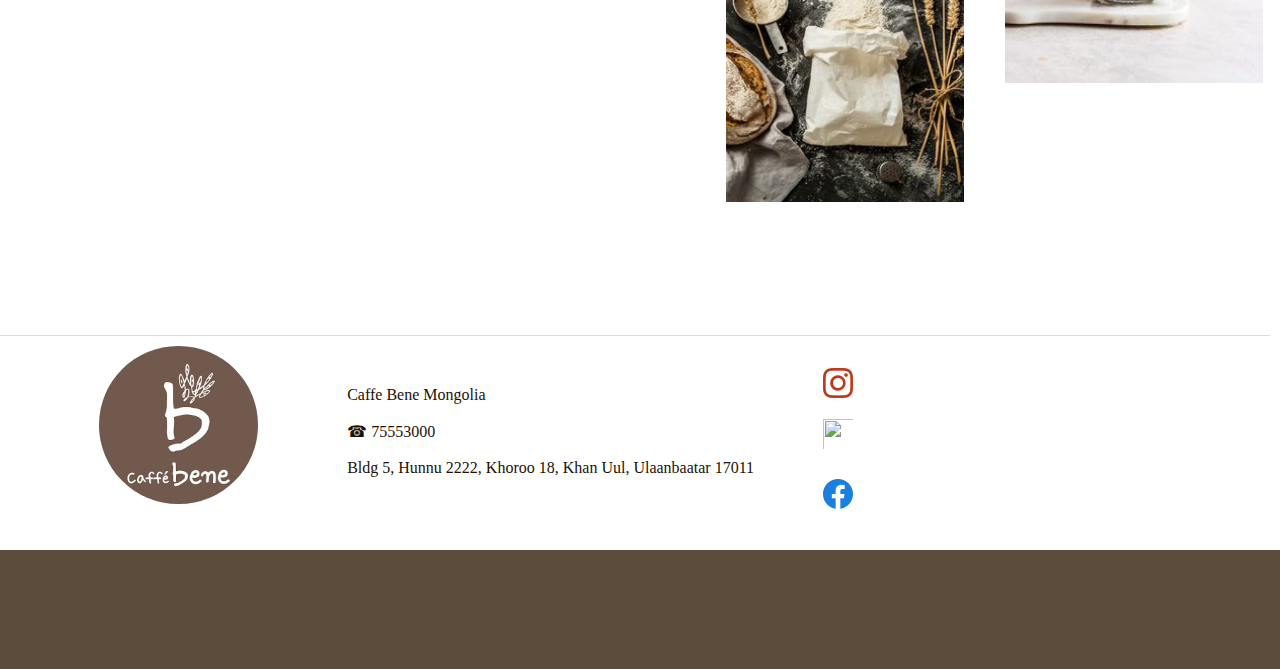
==== commit ee81a158: "khndka" ====
--- a/index.html
+++ b/index.html
@@ -2,7 +2,7 @@
 <!--[if lt IE 7]>      <html class="no-js lt-ie9 lt-ie8 lt-ie7"> <![endif]-->
 <!--[if IE 7]>         <html class="no-js lt-ie9 lt-ie8"> <![endif]-->
 <!--[if IE 8]>         <html class="no-js lt-ie9"> <![endif]-->
-<!--[if gt IE 8]>      <html class="no-js"> <!--<![endif]-->
+<!--[if gt IE 8]>      <html class="no-js"> <![endif]-->
 <html>
     <head>
         <meta charset="utf-8">
@@ -12,14 +12,14 @@
         <meta name="viewport" content="width=device-width, initial-scale=1">
         
     <!--style-->
-    <link rel="stylesheet" href="style/HF style/navbar.css">
-    <link rel="stylesheet" href="style/HF style/footer.css">
+    <link rel="stylesheet" href="style/HFstyle/navbar.css">
+    <link rel="stylesheet" href="style/HFstyle/footer.css">
     <link rel="stylesheet" href="style/index/index.css">
 
     <!--mobile style-->
     <link rel="stylesheet" href="style/index/index.css">
-    <link rel="stylesheet" href="style/HF style/navbar.mobile.css">
-    <link rel="stylesheet" href="style/HF style/footer.mobile.css">
+    <link rel="stylesheet" href="style/HFstyle/navbar.mobile.css">
+    <link rel="stylesheet" href="style/HFstyle/footer.mobile.css">
     
     <!--javascript-->
    <script src="js/index/index.js"></script>
@@ -44,21 +44,22 @@
     <!-- main setcion -->
     <main id="main">
         <!-- 1 -->
-        <section id="visual">
+        <section id="section1">
             <div class="slider">
-                <img src="img/background01.jpg" alt="">
-                <img src="img/background02.jpg" alt="">
-                <img src="img/background03.jpg" alt="">
+                <img src="img/background01.jpg" alt="image-1">
+                <img src="img/background02.jpg" alt="image-2">
+                <img src="img/background03.jpg" alt="image-3">
             </div>
+            <button class="prev" onclick="changeSlide(-1)">❮</button>
+            <button class="next" onclick="changeSlide(1)">❯</button>
         </section>
         <h1>FRANCHISE</h1>
         <div class="line"></div>
-        <p>Lorem Ipsum has been the industry's standard dummy text ever since the 1500s, 
-            when an unknown printer took a galley of type and scrambled it to make a type specimen book.</p>
-        <div class="button"><a href="menu.html">see more</a></div>
+        <p>Lorem Ipsum has been the industry's standard dummy text ever since the 1500s</p>
+        <button class="button"><a href="menu.html">see more</a></button>
       
         <!-- 2 -->
-        <section class="first_section">
+        <section id="section2">
             <article>
                 <img src="img/image-45.png" class="special-1">
             </article>
@@ -73,14 +74,14 @@
             </article>
         </section>
         <!-- 3 -->
-        <section class="second_section">
+        <section id="section3">
             <h2>Хамтарч ажиллах</h2>
             <div class="line"></div>
             <p>Lorem Ipsum has been the industry's standard dummy text ever since the 1500s, 
                 when an unknown printer took a galley of type and scrambled it to make a type specimen book.
                 Lorem Ipsum has been the industry's standard dummy text ever since the 1500s, 
                 when an unknown printer took a galley of type and scrambled it to make a type specimen book.</p>
-            <div class="button"><a href="franchise.html">see more</a></div>
+            <button class="button"><a href="franchise.html">see more</a></button>
             <img src="img/image-70.png" class="hamtrah-1">
             <img src="img/image-71.png" class="hamtrah-2">
             <img src="img/image-69.png" class="hamtrah-3">
@@ -91,18 +92,12 @@
         <div class="line"></div>
         <img src="img/image-9.png" class="logo-2">
         <p>
-            Caffe Bene Mongolia
-            <br/>
-            <br/>
-            ☎  75553000
-            <br/>
-            <br/>
-            Bldg 5, Hunnu 2222, Khoroo 18, Khan Uul, Ulaanbaatar 17011
+            Caffe Bene Mongolia <br/><br/> ☎  75553000 <br/> <br/>Bldg 5, Hunnu 2222, Khoroo 18, Khan Uul, Ulaanbaatar 17011
             </p>
             <ul>
-                <li><a href="https://www.instagram.com/caffebenemn/?utm_source=ig_web_button_share_sheet&igshid=OGQ5ZDc2ODk2ZA=="><img class="IG" src="img/ig.png"/></a></li>
-                <li><a href="https://twitter.com/caffebenemn"><img class="TW" src="img/tw.png"/></a></li>
-                <li><a href="https://www.facebook.com/CaffeBeneMN/"><img class="FB" src="img/fb.png"/></a></li>
+                <li><a href="https://www.instagram.com/caffebenemn/?utm_source=ig_web_button_share_sheet&igshid=OGQ5ZDc2ODk2ZA=="><img src="img/ig.png"/></a></li>
+                <li><a href="https://twitter.com/caffebenemn"><img src="img/tw.png"/></a></li>
+                <li><a href="https://www.facebook.com/CaffeBeneMN/"><img src="img/fb.png"/></a></li>
             </ul>
             <p><iframe src="https://www.google.com/maps/embed?pb=!1m14!1m12!1m3!1d21393.812376848866!2d106.91095463476562!3d47.91265379999999!2m3!1f0!2f0!3f0!3m2!1i1024!2i768!4f13.1!5e0!3m2!1sen!2smn!4v1699109206260!5m2!1sen!2smn" width="400" height="300" style="border:0;" allowfullscreen="" loading="lazy" referrerpolicy="no-referrer-when-downgrade"></iframe></p>
             <div class="footer_line"></div>
--- a/style/HFstyle/navbar.css
+++ b/style/HFstyle/navbar.css
@@ -0,0 +1,42 @@
+@media only screen and (min-width: 1280px){
+  
+*{
+    margin: 0px;
+    padding: 0px;
+    box-sizing: border-box;
+  }  
+nav{
+    width: 100%;
+    height: 30px;
+    padding: 0px 100px;
+    position: absolute;
+    background-image: linear-gradient(#5c4c3c, #5c4c3c);
+}
+.logo{
+    width: 24%;
+    position: relative;
+}
+nav ul{
+    float: right;
+    margin-top: 75px;
+}
+nav li{
+    display: inline-block;
+    list-style: none;
+}
+nav li a{
+    font-size: 18px;
+    text-transform: uppercase;
+    padding: 8px 30px;
+    color: black;
+    text-decoration: none;
+}
+nav li a:hover{
+    color: #1c1106;
+    transition: all 0.4s ease;
+}
+nav a img {
+    width: 23rem;
+    margin-top: 50px;
+}
+}--- a/style/HFstyle/footer.css
+++ b/style/HFstyle/footer.css
@@ -0,0 +1,60 @@
+@media only screen and (min-width: 1280px){
+
+footer .line {
+    width: 100%;
+    height: 0.3px;
+    position: relative;
+    background-color: #e2dad3;
+    top: 175rem;
+    left: -1rem;
+}
+ footer .logo-2 {
+    position: relative;
+    top: 176rem;
+    left: 10rem;
+    width: 16rem;
+    height: 16rem;
+    border-radius: 10rem;
+ }
+ footer p {
+    position: relative;
+    top: 164rem;
+    left: 35rem;
+ }
+ footer iframe{
+    position: absolute;
+    left: 53rem;
+    width: 42.6rem;
+    height: 21rem;
+    border-radius: 0.2rem;
+    top: -29.7rem;
+ }
+ footer ul{
+    position: relative;
+    top: 152rem;
+    left: 82rem;
+} 
+footer li{
+    list-style: none;
+}
+footer ul li a img{
+    width: 5rem;
+    height: 5rem;
+    padding: 1rem;
+}
+.footer_line {
+    width: 1290px;
+    height: 12rem;
+    position: relative;
+    top: 155rem;
+    background-image: linear-gradient(#5c4c3c, #5c4c3c);
+}
+p{
+    position: absolute;
+    left: 12rem;
+    top: 45rem;
+    color: #1c1106;
+    width: 55rem;
+    font-size: medium;
+}
+}
--- a/style/index/index.css
+++ b/style/index/index.css
@@ -4,15 +4,39 @@
 font-family:  Serif, 'Source Sans Pro';
 font-weight: 400;
 }
+main {
+   display: grid;
+ }
 
-section#visual{
+section#section1{
     width: 100%;
     position: absolute;
-    top: 15rem;
+    top: 32%;
     overflow: hidden;
-   
 }
-
+.slider img{
+   width: 100%;
+}
+.slider{
+   display: flex;
+   transition: transform 0.5s ease-in-out;
+}
+button {
+   position: absolute;
+   top: 50%;
+   transform: translateY(-50%);
+   background: none;
+   border: none;
+   font-size: 24px;
+   cursor: pointer;
+ }
+ .prev {
+   left: 4%;
+ }
+ 
+ .next {
+   right: 4%;
+ }
 h1 {
     position: absolute;
     left: 16rem;
@@ -39,12 +63,15 @@
  .button {
     position: absolute;
     width: 8rem;
+    padding-right: 1.5%;
+    padding-bottom: 0.5%;
     height: 2.4rem;
     left: 23%;
-    top: 100%;
+    top: 85%;
     border-radius: 50px;
     border: 1px solid black;
     font-size: medium;
+
 }
  .button a {
     text-decoration: none;
@@ -56,15 +83,15 @@
     color: #55361a;
     transition: all 0.4s ease;
 }
-.first_section {
+section#section2 {
     position: relative;
     display: flex;
 }
-.first_section article img {
+#section2 article img {
     width: 20rem;
     height: 20rem;
     position: relative;
-    top: 80rem;
+    top: 55rem;
 }
 article .special-1 {
    left: 10rem;
@@ -80,30 +107,30 @@
  article .special-4 {
     left: 40rem;
  }
- .first_section article img{
+ #section2 article img{
     object-fit: cover;
  }
- .first_section article img:hover {
+ #section2 article img:hover {
     transform: scaleY(1.1);
  }
- .second_section{
-    top: 90rem;
+ section#section3{
+    top: 100%;
     position: absolute;
  }
- .second_section .hamtrah-1{
+ #section3 .hamtrah-1{
     width: 24rem;
     height: 32rem;
     position: relative;
     left: 73rem;  
  }
- .second_section .hamtrah-2{
+ #section3 .hamtrah-2{
     width: 24rem;
     height: 32rem;
     position: relative;
     left: 49rem;
     top: 40rem;    
  }
- .second_section .hamtrah-3{
+ #section3 .hamtrah-3{
     width: 26rem;
     height: 44rem;
     position: relative;
--- a/style/index/index.css
+++ b/style/index/index.css
@@ -4,15 +4,39 @@
 font-family:  Serif, 'Source Sans Pro';
 font-weight: 400;
 }
+main {
+   display: grid;
+ }
 
-section#visual{
+section#section1{
     width: 100%;
     position: absolute;
-    top: 15rem;
+    top: 32%;
     overflow: hidden;
-   
 }
-
+.slider img{
+   width: 100%;
+}
+.slider{
+   display: flex;
+   transition: transform 0.5s ease-in-out;
+}
+button {
+   position: absolute;
+   top: 50%;
+   transform: translateY(-50%);
+   background: none;
+   border: none;
+   font-size: 24px;
+   cursor: pointer;
+ }
+ .prev {
+   left: 4%;
+ }
+ 
+ .next {
+   right: 4%;
+ }
 h1 {
     position: absolute;
     left: 16rem;
@@ -39,12 +63,15 @@
  .button {
     position: absolute;
     width: 8rem;
+    padding-right: 1.5%;
+    padding-bottom: 0.5%;
     height: 2.4rem;
     left: 23%;
-    top: 100%;
+    top: 85%;
     border-radius: 50px;
     border: 1px solid black;
     font-size: medium;
+
 }
  .button a {
     text-decoration: none;
@@ -56,15 +83,15 @@
     color: #55361a;
     transition: all 0.4s ease;
 }
-.first_section {
+section#section2 {
     position: relative;
     display: flex;
 }
-.first_section article img {
+#section2 article img {
     width: 20rem;
     height: 20rem;
     position: relative;
-    top: 80rem;
+    top: 55rem;
 }
 article .special-1 {
    left: 10rem;
@@ -80,30 +107,30 @@
  article .special-4 {
     left: 40rem;
  }
- .first_section article img{
+ #section2 article img{
     object-fit: cover;
  }
- .first_section article img:hover {
+ #section2 article img:hover {
     transform: scaleY(1.1);
  }
- .second_section{
-    top: 90rem;
+ section#section3{
+    top: 100%;
     position: absolute;
  }
- .second_section .hamtrah-1{
+ #section3 .hamtrah-1{
     width: 24rem;
     height: 32rem;
     position: relative;
     left: 73rem;  
  }
- .second_section .hamtrah-2{
+ #section3 .hamtrah-2{
     width: 24rem;
     height: 32rem;
     position: relative;
     left: 49rem;
     top: 40rem;    
  }
- .second_section .hamtrah-3{
+ #section3 .hamtrah-3{
     width: 26rem;
     height: 44rem;
     position: relative;
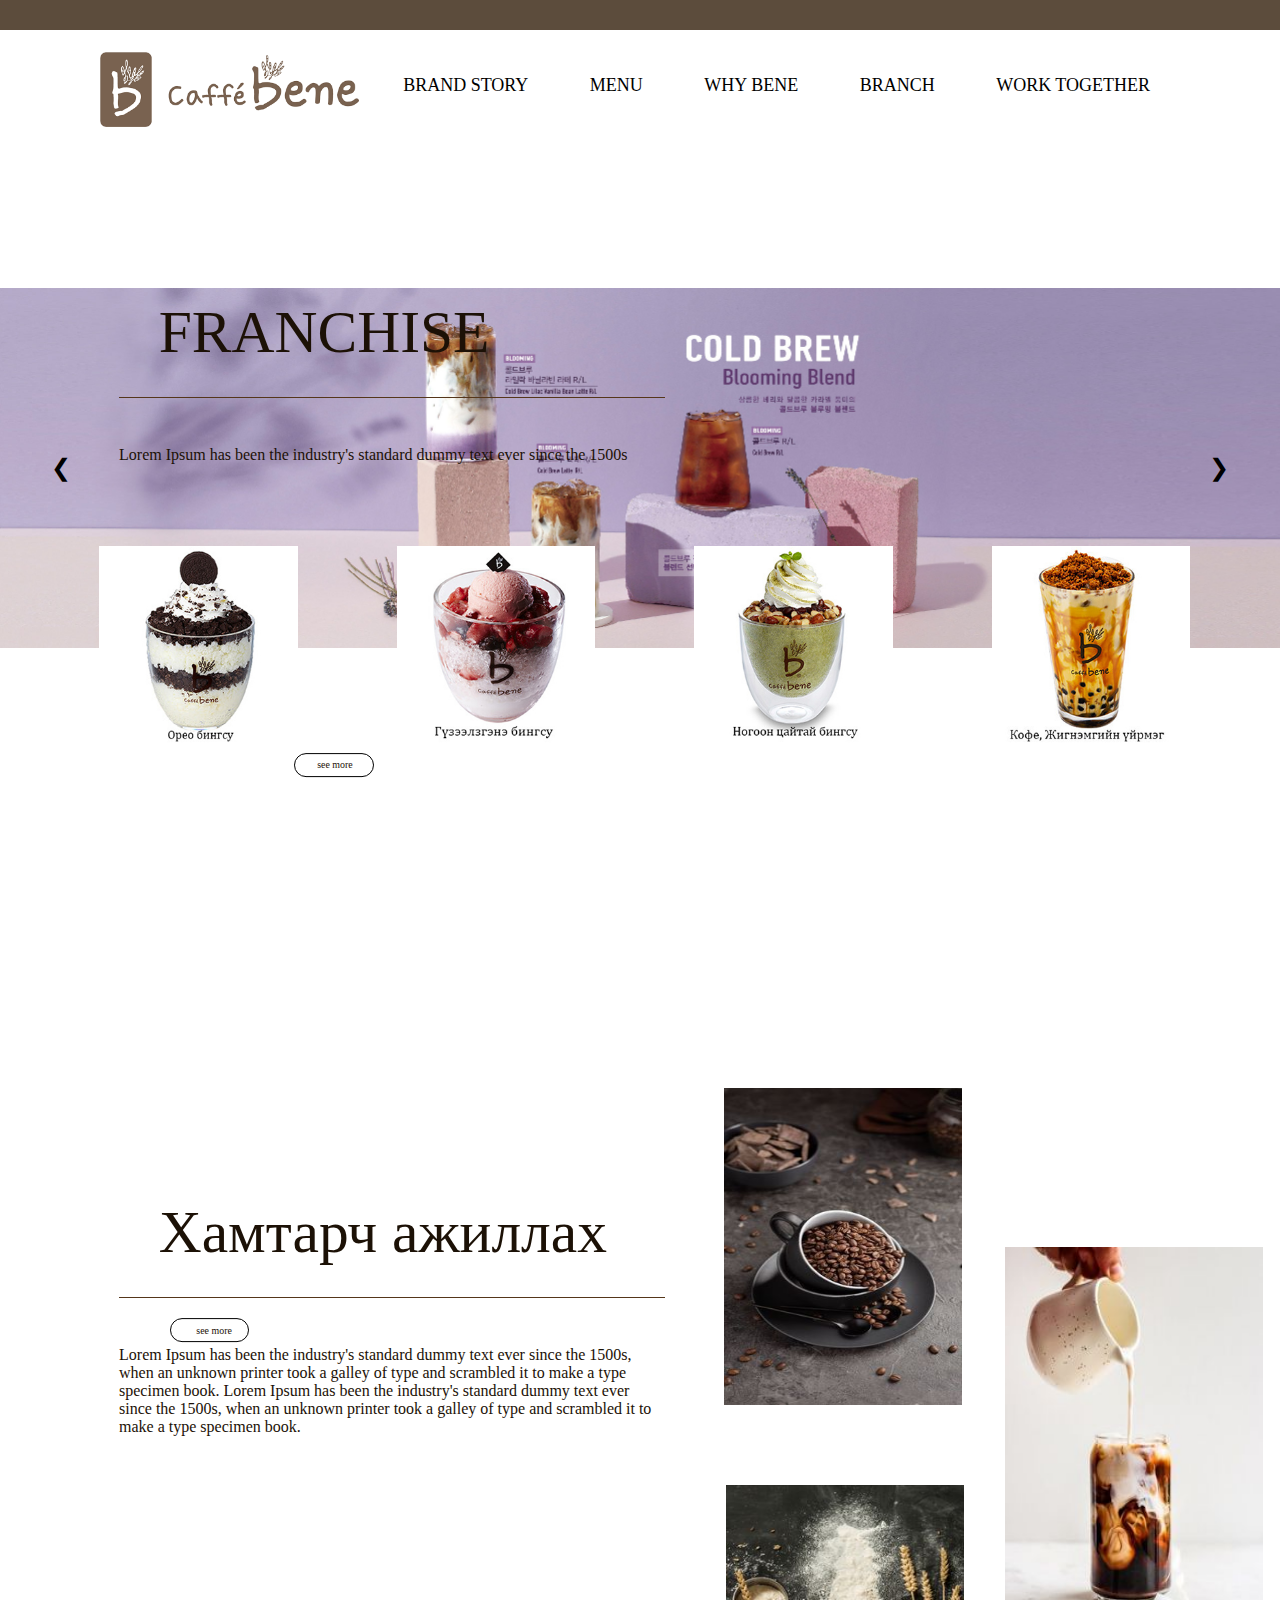
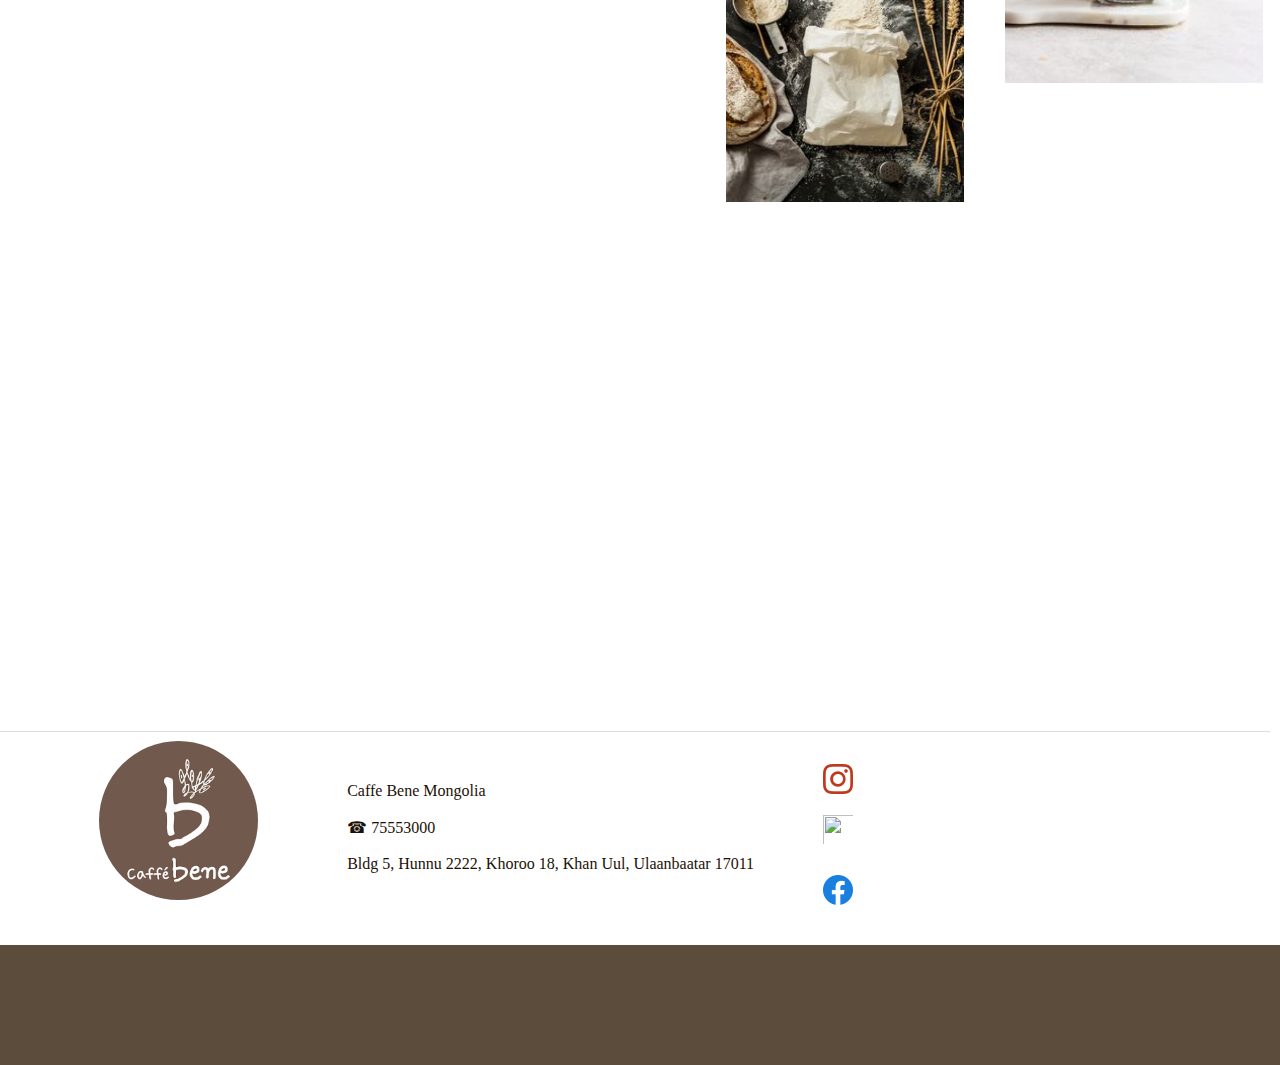
==== commit 1453e1e7: "khndka" ====
--- a/index.html
+++ b/index.html
@@ -45,11 +45,11 @@
     <main id="main">
         <!-- 1 -->
         <section id="section1">
-            <div class="slider">
+            <artile class="slider">
                 <img src="img/background01.jpg" alt="image-1">
                 <img src="img/background02.jpg" alt="image-2">
                 <img src="img/background03.jpg" alt="image-3">
-            </div>
+            </article>
             <button class="prev" onclick="changeSlide(-1)">❮</button>
             <button class="next" onclick="changeSlide(1)">❯</button>
         </section>
--- a/style/HFstyle/navbar.css
+++ b/style/HFstyle/navbar.css
@@ -4,17 +4,19 @@
     margin: 0px;
     padding: 0px;
     box-sizing: border-box;
-  }  
+  }
+
 nav{
     width: 100%;
     height: 30px;
     padding: 0px 100px;
-    position: absolute;
+    position: absolute;  
     background-image: linear-gradient(#5c4c3c, #5c4c3c);
 }
 .logo{
     width: 24%;
     position: relative;
+    top: 5%;
 }
 nav ul{
     float: right;
--- a/style/index/index.css
+++ b/style/index/index.css
@@ -6,13 +6,19 @@
 }
 main {
    display: grid;
+   justify-items: left;
+   grid-template-rows: 60rem 1fr 1fr 1fr;
+   grid-row-gap: 800fr;
  }
 
 section#section1{
-    width: 100%;
-    position: absolute;
-    top: 32%;
-    overflow: hidden;
+   display: flex;
+   justify-content: space-between; 
+   align-items: center;
+   width: 100%;
+   position: absolute;
+   top: 32%;
+   overflow: hidden;
 }
 .slider img{
    width: 100%;
--- a/style/index/index.css
+++ b/style/index/index.css
@@ -6,13 +6,19 @@
 }
 main {
    display: grid;
+   justify-items: left;
+   grid-template-rows: 60rem 1fr 1fr 1fr;
+   grid-row-gap: 800fr;
  }
 
 section#section1{
-    width: 100%;
-    position: absolute;
-    top: 32%;
-    overflow: hidden;
+   display: flex;
+   justify-content: space-between; 
+   align-items: center;
+   width: 100%;
+   position: absolute;
+   top: 32%;
+   overflow: hidden;
 }
 .slider img{
    width: 100%;
